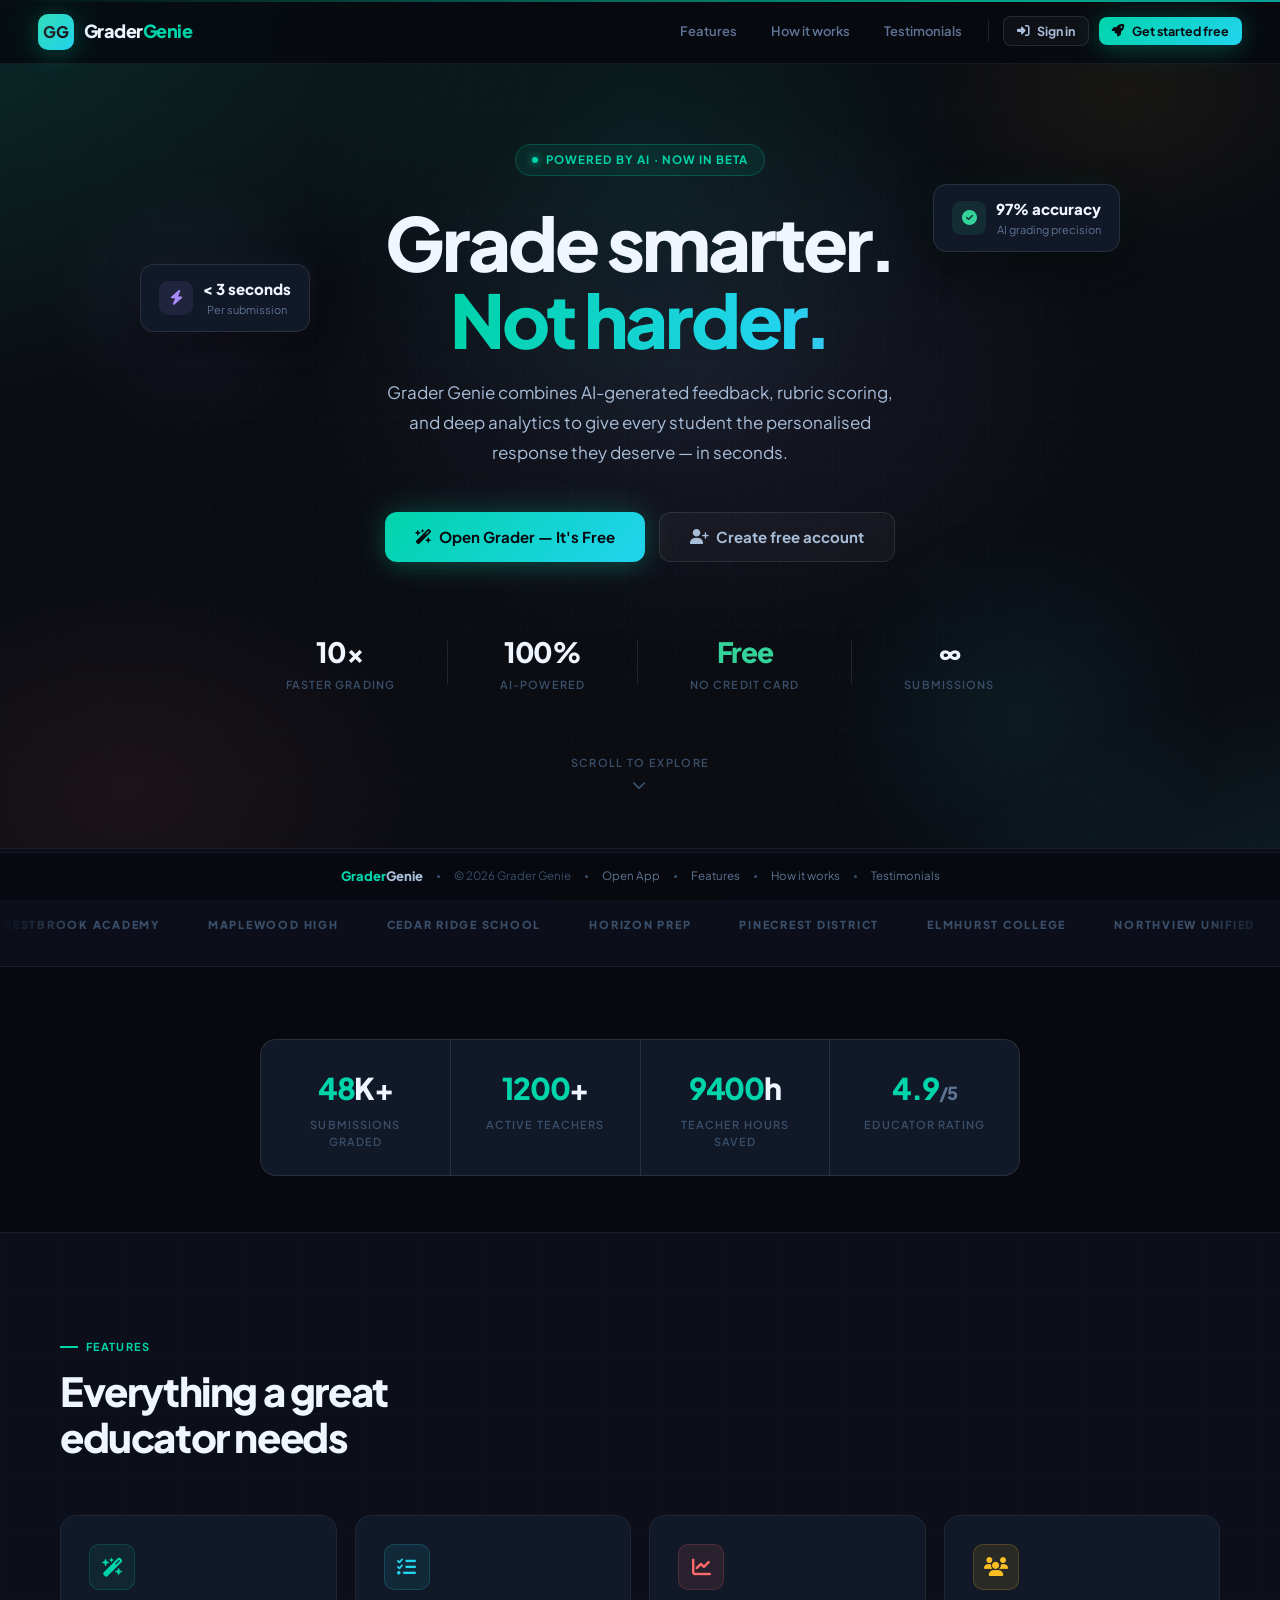
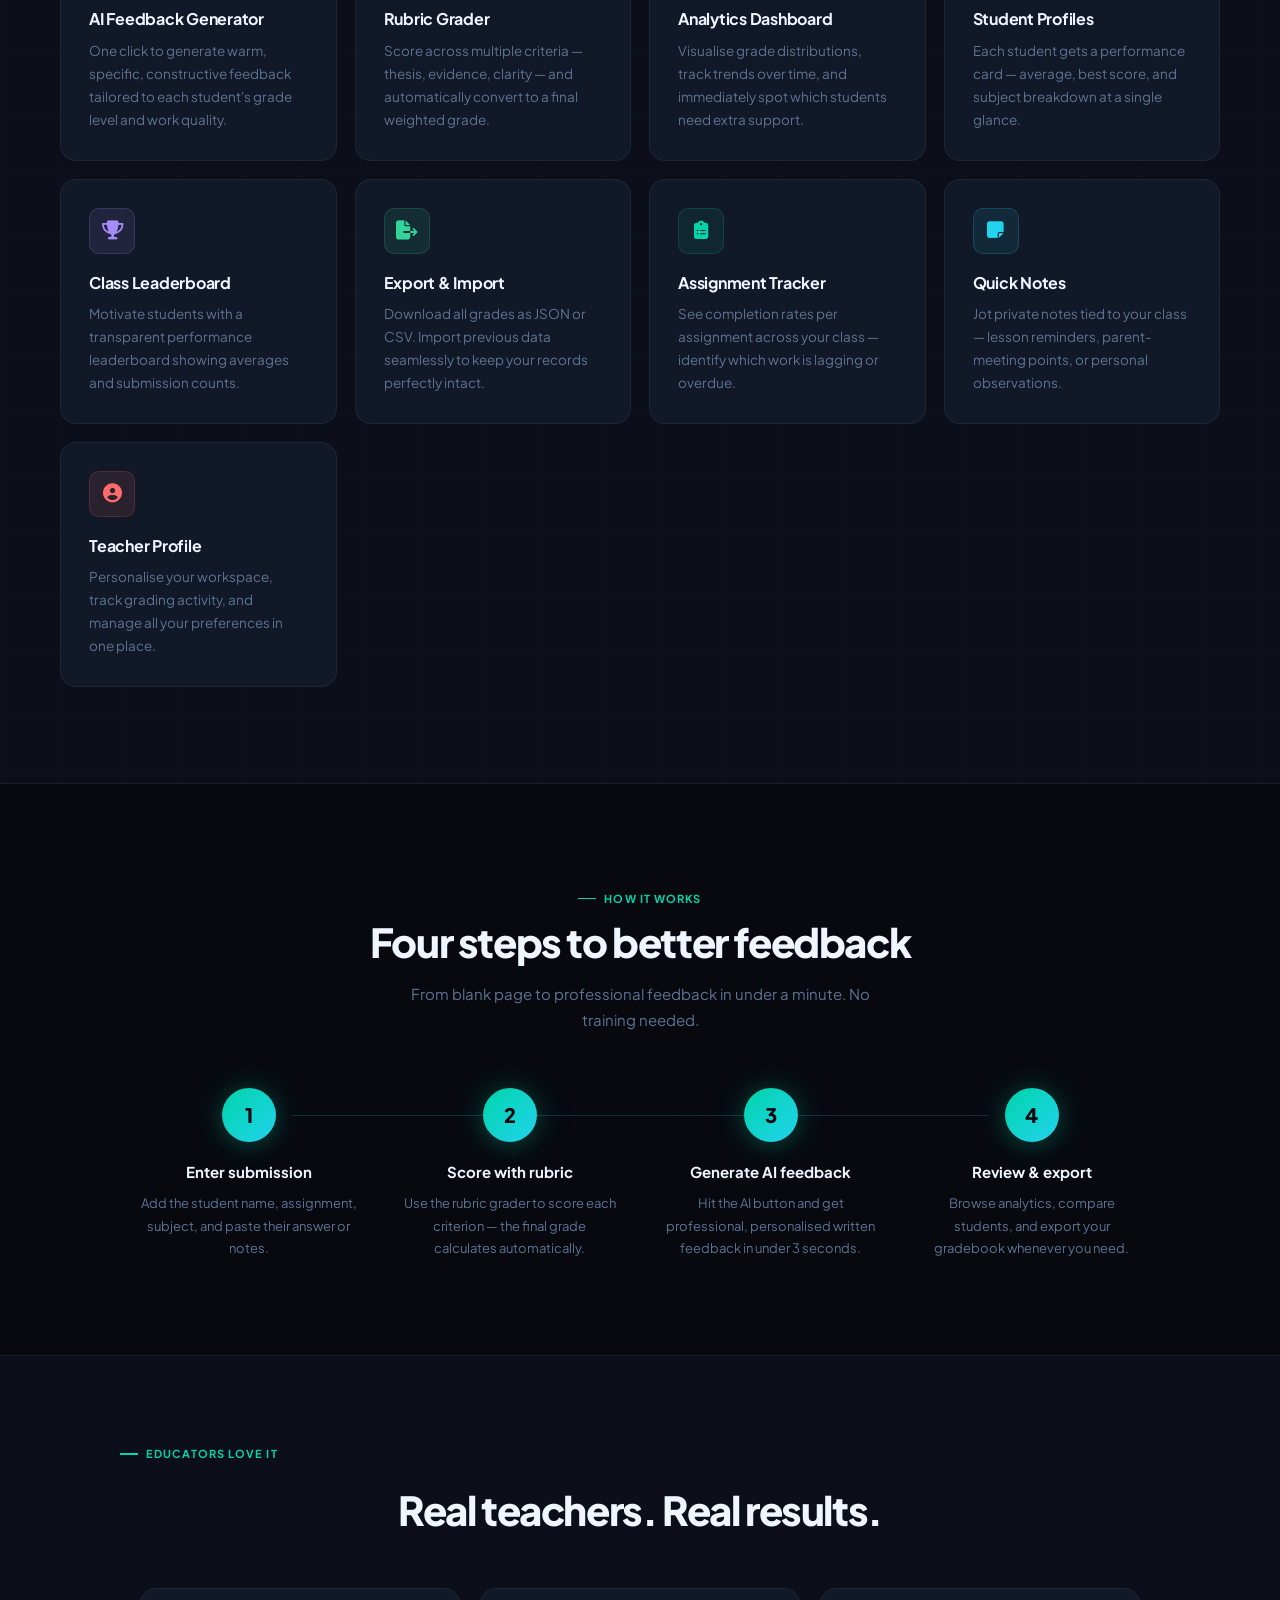
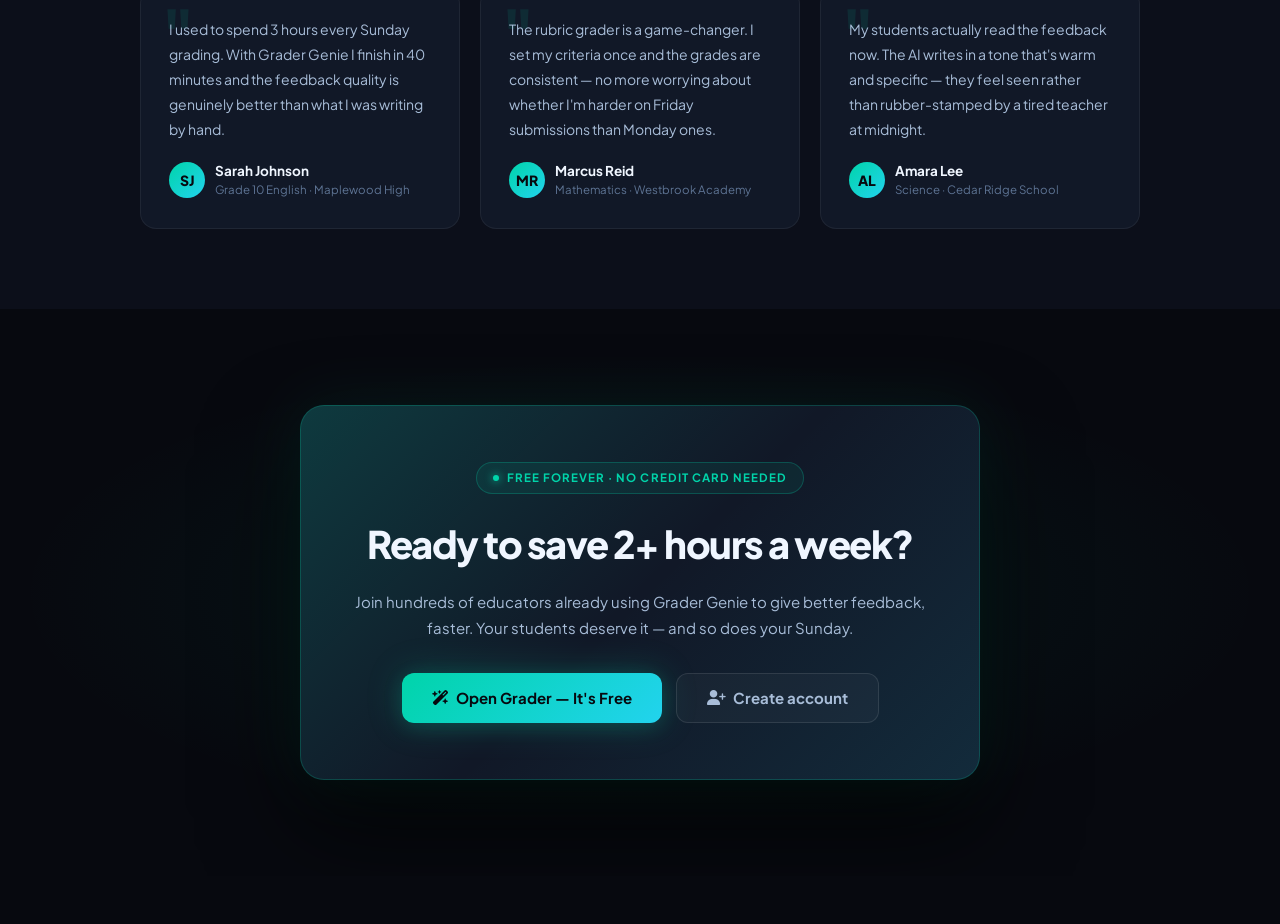
==== index.html @ 249e47cb "Add files via upload" ====
<!DOCTYPE html>
<html lang="en">
<head>
<meta charset="UTF-8">
<meta name="viewport" content="width=device-width,initial-scale=1.0">
<title>Grader Genie — AI-Powered Homework Grading</title>
<link rel="stylesheet" href="styles.css">
<link rel="stylesheet" href="https://cdnjs.cloudflare.com/ajax/libs/font-awesome/6.5.0/css/all.min.css">
<style>
  /* ── Landing-page overrides & new components ── */

  /* Animated counter */
  @keyframes countUp { from { opacity: 0; transform: translateY(10px); } to { opacity: 1; transform: none; } }

  /* CTA section */
  .cta-sec {
    padding: 96px 24px;
    background: var(--bg);
    position: relative; overflow: hidden;
    text-align: center;
  }
  .cta-sec::before {
    content: '';
    position: absolute; inset: 0;
    background:
      radial-gradient(ellipse 70% 60% at 50% 50%, rgba(0,212,170,.07), transparent 70%);
    pointer-events: none;
  }
  .cta-box {
    max-width: 680px; margin: 0 auto;
    background: var(--s1);
    border: 1px solid rgba(0,212,170,.22);
    border-radius: 24px;
    padding: 56px 40px;
    position: relative; z-index: 1;
    box-shadow: 0 0 64px rgba(0,212,170,.08), var(--sh4);
  }
  .cta-box::before {
    content: ''; position: absolute; inset: -1px; border-radius: 25px;
    background: linear-gradient(135deg, rgba(0,212,170,.18), transparent 50%, rgba(34,211,238,.1));
    z-index: -1;
  }
  .cta-box h2 { font-size: clamp(26px,3.5vw,38px); font-weight: 800; letter-spacing: -.04em; margin-bottom: 14px; }
  .cta-box p { font-size: 15px; color: var(--t2); margin-bottom: 32px; line-height: 1.72; }
  .cta-btns { display: flex; gap: 14px; justify-content: center; flex-wrap: wrap; }

  /* Trusted logos marquee */
  .trusted-wrap { overflow: hidden; position: relative; }
  .trusted-wrap::before,
  .trusted-wrap::after {
    content: ''; position: absolute; top: 0; bottom: 0; width: 80px; z-index: 2; pointer-events: none;
  }
  .trusted-wrap::before { left: 0; background: linear-gradient(90deg, var(--s0), transparent); }
  .trusted-wrap::after  { right: 0; background: linear-gradient(-90deg, var(--s0), transparent); }

  .trusted-track {
    display: flex; gap: 48px; width: max-content;
    animation: marquee 22s linear infinite;
  }
  @keyframes marquee { from { transform: translateX(0); } to { transform: translateX(-50%); } }
  .trusted-track:hover { animation-play-state: paused; }

  .t-logo {
    font-size: 11px; font-weight: 800; letter-spacing: .16em;
    text-transform: uppercase; color: var(--t4);
    white-space: nowrap; padding: 4px 0;
    transition: color .2s;
  }
  .t-logo:hover { color: var(--teal); }

  /* Step connector lines */
  .steps-grid { position: relative; }
  .steps-grid::before {
    content: '';
    position: absolute; top: 27px; left: calc(12.5% + 27px); right: calc(12.5% + 27px); height: 1px;
    background: linear-gradient(90deg, var(--teal), var(--cyan), var(--violet));
    opacity: .2;
  }

  /* Feature card icon glow on hover */
  .feat-card:hover .feat-ico { transform: scale(1.12) rotate(-4deg); transition: transform .22s var(--spring); }

  /* Social proof numbers */
  .proof-row {
    display: flex; gap: 0; max-width: 760px; margin: 0 auto 56px;
    border: 1px solid var(--b2); border-radius: var(--r16);
    background: var(--s1); overflow: hidden;
  }
  .proof-item {
    flex: 1; padding: 24px 28px; text-align: center;
    border-right: 1px solid var(--b2);
    position: relative;
  }
  .proof-item:last-child { border-right: none; }
  .proof-item::before {
    content: ''; position: absolute; bottom: 0; left: 20%; right: 20%; height: 2px;
    background: linear-gradient(90deg, transparent, var(--teal), transparent);
    opacity: 0; transition: opacity .22s;
  }
  .proof-item:hover::before { opacity: 1; }
  .proof-num { font-size: 30px; font-weight: 800; letter-spacing: -.04em; color: var(--t1); }
  .proof-num span { color: var(--teal); }
  .proof-lbl { font-size: 11px; font-weight: 600; text-transform: uppercase; letter-spacing: .1em; color: var(--t4); margin-top: 4px; }

  /* Floating badge on hero */
  .hero-badge {
    position: absolute; right: calc(50% - 480px); top: 120px;
    background: var(--s1); border: 1px solid var(--b2);
    border-radius: 14px; padding: 12px 18px;
    display: flex; align-items: center; gap: 10px;
    box-shadow: var(--sh2), 0 0 24px rgba(52,211,153,.08);
    animation: floatBadge 6s ease-in-out infinite;
    z-index: 2;
  }
  .hero-badge2 {
    position: absolute; left: calc(50% - 500px); top: 200px;
    background: var(--s1); border: 1px solid var(--b2);
    border-radius: 14px; padding: 12px 18px;
    display: flex; align-items: center; gap: 10px;
    box-shadow: var(--sh2), 0 0 24px rgba(167,139,250,.08);
    animation: floatBadge 7s ease-in-out infinite reverse;
    z-index: 2;
  }
  @keyframes floatBadge {
    0%,100% { transform: translateY(0); }
    50% { transform: translateY(-10px); }
  }
  @media (max-width: 1100px) { .hero-badge, .hero-badge2 { display: none; } }
  .hb-icon { width: 34px; height: 34px; border-radius: 9px; display: flex; align-items: center; justify-content: center; font-size: 15px; flex-shrink: 0; }
  .hb-val { font-size: 15px; font-weight: 800; color: var(--t1); }
  .hb-sub { font-size: 11px; color: var(--t3); }

  /* Animated glow ring behind CTA primary button */
  @keyframes ringPulse { 0%,100% { box-shadow: 0 0 0 0 rgba(0,212,170,.35), var(--st); } 50% { box-shadow: 0 0 0 10px rgba(0,212,170,0), var(--st); } }
  .btn-ring { animation: ringPulse 2.8s ease-in-out infinite; }

  /* Feature section sub-label */
  .feat-card .f-label {
    display: inline-flex; align-items: center; gap: 4px;
    font-size: 10px; font-weight: 700; text-transform: uppercase; letter-spacing: .09em;
    padding: 2px 8px; border-radius: 99px; margin-bottom: 14px;
    background: var(--tp); color: var(--teal); border: 1px solid var(--b3);
  }

  /* Scroll indicator */
  .scroll-hint {
    display: flex; flex-direction: column; align-items: center; gap: 6px;
    color: var(--t4); font-size: 11px; font-weight: 600;
    text-transform: uppercase; letter-spacing: .12em;
    margin-top: 60px; animation: fadeInUp 1s 1.2s both;
  }
  .scroll-hint i { animation: bounce 1.6s ease-in-out infinite; font-size: 14px; }
  @keyframes bounce { 0%,100% { transform: translateY(0); } 50% { transform: translateY(5px); } }
  @keyframes fadeInUp { from { opacity: 0; transform: translateY(12px); } to { opacity: 1; transform: none; } }

  /* Topbar nav links */
  .nav-link {
    font-size: 13px; font-weight: 600; color: var(--t3);
    padding: 6px 12px; border-radius: var(--r8);
    transition: color .14s, background .14s;
  }
  .nav-link:hover { color: var(--t1); background: var(--g1); }
</style>
</head>
<body class="land">

<!-- BG LAYERS -->
<div class="land-bg"></div>
<div class="aurora-line"></div>

<!-- HEADER -->
<header class="site-hdr">
  <div class="logo">
    <div class="lm">GG</div>
    <div class="lt">Grader<span>Genie</span></div>
  </div>
  <nav class="hdr-nav">
    <a href="#features" class="nav-link">Features</a>
    <a href="#how" class="nav-link">How it works</a>
    <a href="#testimonials" class="nav-link">Testimonials</a>
    <div style="width:1px;height:22px;background:var(--b2);margin:0 4px"></div>
    <button class="btn bg2 bsm" onclick="openModal('loginModal')"><i class="fas fa-sign-in-alt"></i> Sign in</button>
    <button class="btn bt bsm btn-ring" onclick="openModal('signupModal')"><i class="fas fa-rocket"></i> Get started free</button>
  </nav>
</header>

<!-- HERO -->
<section class="hero">
  <div class="orb orb1"></div>
  <div class="orb orb2"></div>
  <div class="orb orb3"></div>

  <!-- Floating badges -->
  <div class="hero-badge">
    <div class="hb-icon" style="background:var(--gp);color:var(--green)"><i class="fas fa-circle-check"></i></div>
    <div>
      <div class="hb-val">97% accuracy</div>
      <div class="hb-sub">AI grading precision</div>
    </div>
  </div>
  <div class="hero-badge2">
    <div class="hb-icon" style="background:var(--vp);color:var(--violet)"><i class="fas fa-bolt"></i></div>
    <div>
      <div class="hb-val">&lt; 3 seconds</div>
      <div class="hb-sub">Per submission</div>
    </div>
  </div>

  <div class="h-pill">
    <div class="live-dot"></div>
    Powered by AI · Now in Beta
  </div>

  <h1 class="h-title">
    Grade smarter.<br>
    <em class="h-grad" style="font-style:normal">Not harder.</em>
  </h1>

  <p class="h-desc">
    Grader Genie combines AI-generated feedback, rubric scoring, and deep analytics to give every student the personalised response they deserve — in seconds.
  </p>

  <div class="h-cta">
    <a href="homework-grader.html" class="btn bt blg btn-ring">
      <i class="fas fa-wand-magic-sparkles"></i> Open Grader — It's Free
    </a>
    <button class="btn bg2 blg" onclick="openModal('signupModal')">
      <i class="fas fa-user-plus"></i> Create free account
    </button>
  </div>

  <!-- Social proof strip -->
  <div class="stats-strip">
    <div style="text-align:center">
      <div class="stat-num" id="cnt-speed">10×</div>
      <div class="stat-lbl">Faster Grading</div>
    </div>
    <div class="stat-div"></div>
    <div style="text-align:center">
      <div class="stat-num">100%</div>
      <div class="stat-lbl">AI-Powered</div>
    </div>
    <div class="stat-div"></div>
    <div style="text-align:center">
      <div class="stat-num" style="color:var(--green)">Free</div>
      <div class="stat-lbl">No credit card</div>
    </div>
    <div class="stat-div"></div>
    <div style="text-align:center">
      <div class="stat-num">∞</div>
      <div class="stat-lbl">Submissions</div>
    </div>
  </div>

  <div class="scroll-hint">
    <span>Scroll to explore</span>
    <i class="fas fa-chevron-down"></i>
  </div>
</section>

<!-- TRUSTED BY -->
<div style="background:var(--s0);border-top:1px solid var(--b1);border-bottom:1px solid var(--b1);padding:28px 0;">
  <p style="text-align:center;font-size:11px;font-weight:700;text-transform:uppercase;letter-spacing:.14em;color:var(--t4);margin-bottom:18px;">
    Trusted by educators at
  </p>
  <div class="trusted-wrap">
    <div class="trusted-track">
      <!-- Two sets for seamless loop -->
      <span class="t-logo">Westbrook Academy</span>
      <span class="t-logo">Maplewood High</span>
      <span class="t-logo">Cedar Ridge School</span>
      <span class="t-logo">Horizon Prep</span>
      <span class="t-logo">Pinecrest District</span>
      <span class="t-logo">Elmhurst College</span>
      <span class="t-logo">Northview Unified</span>
      <span class="t-logo">Sunrise Charter</span>
      <!-- Duplicate for loop -->
      <span class="t-logo">Westbrook Academy</span>
      <span class="t-logo">Maplewood High</span>
      <span class="t-logo">Cedar Ridge School</span>
      <span class="t-logo">Horizon Prep</span>
      <span class="t-logo">Pinecrest District</span>
      <span class="t-logo">Elmhurst College</span>
      <span class="t-logo">Northview Unified</span>
      <span class="t-logo">Sunrise Charter</span>
    </div>
  </div>
</div>

<!-- PROOF NUMBERS -->
<div style="background:var(--bg);padding:72px 24px 0;">
  <div class="proof-row rv">
    <div class="proof-item">
      <div class="proof-num"><span id="n-subs">0</span>K+</div>
      <div class="proof-lbl">Submissions graded</div>
    </div>
    <div class="proof-item">
      <div class="proof-num"><span id="n-teachers">0</span>+</div>
      <div class="proof-lbl">Active teachers</div>
    </div>
    <div class="proof-item">
      <div class="proof-num"><span id="n-hours">0</span>h</div>
      <div class="proof-lbl">Teacher hours saved</div>
    </div>
    <div class="proof-item">
      <div class="proof-num"><span style="color:var(--teal)">4.9</span><span style="font-size:18px;color:var(--t3)">/5</span></div>
      <div class="proof-lbl">Educator rating</div>
    </div>
  </div>
</div>

<!-- FEATURES -->
<section class="feat-sec" id="features">
  <div class="sec-inner">
    <div class="sec-tag">Features</div>
    <h2 class="sec-head">Everything a great educator needs</h2>
    <div class="feat-grid">

      <div class="feat-card rv">
        <div class="feat-ico fi-t"><i class="fas fa-wand-magic-sparkles"></i></div>
        <h3>AI Feedback Generator</h3>
        <p>One click to generate warm, specific, constructive feedback tailored to each student's grade level and work quality.</p>
      </div>

      <div class="feat-card rv">
        <div class="feat-ico fi-c"><i class="fas fa-list-check"></i></div>
        <h3>Rubric Grader</h3>
        <p>Score across multiple criteria — thesis, evidence, clarity — and automatically convert to a final weighted grade.</p>
      </div>

      <div class="feat-card rv">
        <div class="feat-ico fi-r"><i class="fas fa-chart-line"></i></div>
        <h3>Analytics Dashboard</h3>
        <p>Visualise grade distributions, track trends over time, and immediately spot which students need extra support.</p>
      </div>

      <div class="feat-card rv">
        <div class="feat-ico fi-g"><i class="fas fa-users"></i></div>
        <h3>Student Profiles</h3>
        <p>Each student gets a performance card — average, best score, and subject breakdown at a single glance.</p>
      </div>

      <div class="feat-card rv">
        <div class="feat-ico fi-v"><i class="fas fa-trophy"></i></div>
        <h3>Class Leaderboard</h3>
        <p>Motivate students with a transparent performance leaderboard showing averages and submission counts.</p>
      </div>

      <div class="feat-card rv">
        <div class="feat-ico fi-e"><i class="fas fa-file-export"></i></div>
        <h3>Export & Import</h3>
        <p>Download all grades as JSON or CSV. Import previous data seamlessly to keep your records perfectly intact.</p>
      </div>

      <div class="feat-card rv">
        <div class="feat-ico fi-t"><i class="fas fa-clipboard-list"></i></div>
        <h3>Assignment Tracker</h3>
        <p>See completion rates per assignment across your class — identify which work is lagging or overdue.</p>
      </div>

      <div class="feat-card rv">
        <div class="feat-ico fi-c"><i class="fas fa-note-sticky"></i></div>
        <h3>Quick Notes</h3>
        <p>Jot private notes tied to your class — lesson reminders, parent-meeting points, or personal observations.</p>
      </div>

      <div class="feat-card rv">
        <div class="feat-ico fi-r"><i class="fas fa-user-circle"></i></div>
        <h3>Teacher Profile</h3>
        <p>Personalise your workspace, track grading activity, and manage all your preferences in one place.</p>
      </div>

    </div>
  </div>
</section>

<!-- HOW IT WORKS -->
<section class="how-sec" id="how">
  <div class="how-inner">
    <div class="sec-tag" style="justify-content:center">How it works</div>
    <h2 class="sec-head" style="max-width:100%;text-align:center;margin:0 auto 16px">Four steps to better feedback</h2>
    <p style="color:var(--t3);font-size:15px;max-width:460px;margin:0 auto 56px;line-height:1.72;">
      From blank page to professional feedback in under a minute. No training needed.
    </p>
    <div class="steps-grid">
      <div class="step-item rv">
        <div class="step-num">1</div>
        <h4>Enter submission</h4>
        <p>Add the student name, assignment, subject, and paste their answer or notes.</p>
      </div>
      <div class="step-item rv">
        <div class="step-num">2</div>
        <h4>Score with rubric</h4>
        <p>Use the rubric grader to score each criterion — the final grade calculates automatically.</p>
      </div>
      <div class="step-item rv">
        <div class="step-num">3</div>
        <h4>Generate AI feedback</h4>
        <p>Hit the AI button and get professional, personalised written feedback in under 3 seconds.</p>
      </div>
      <div class="step-item rv">
        <div class="step-num">4</div>
        <h4>Review & export</h4>
        <p>Browse analytics, compare students, and export your gradebook whenever you need.</p>
      </div>
    </div>
  </div>
</section>

<!-- TESTIMONIALS -->
<section class="test-sec" id="testimonials">
  <div style="max-width:1040px;margin:0 auto">
    <div class="sec-tag" style="justify-content:center">Educators love it</div>
    <h2 class="sec-head" style="max-width:100%;text-align:center;margin:12px auto 0">
      Real teachers. Real results.
    </h2>
    <div class="test-grid">
      <div class="test-card rv">
        <p class="test-txt">I used to spend 3 hours every Sunday grading. With Grader Genie I finish in 40 minutes and the feedback quality is genuinely better than what I was writing by hand.</p>
        <div class="test-author">
          <div class="test-ava">SJ</div>
          <div>
            <div class="test-name">Sarah Johnson</div>
            <div class="test-role">Grade 10 English · Maplewood High</div>
          </div>
        </div>
      </div>
      <div class="test-card rv">
        <p class="test-txt">The rubric grader is a game-changer. I set my criteria once and the grades are consistent — no more worrying about whether I'm harder on Friday submissions than Monday ones.</p>
        <div class="test-author">
          <div class="test-ava">MR</div>
          <div>
            <div class="test-name">Marcus Reid</div>
            <div class="test-role">Mathematics · Westbrook Academy</div>
          </div>
        </div>
      </div>
      <div class="test-card rv">
        <p class="test-txt">My students actually read the feedback now. The AI writes in a tone that's warm and specific — they feel seen rather than rubber-stamped by a tired teacher at midnight.</p>
        <div class="test-author">
          <div class="test-ava">AL</div>
          <div>
            <div class="test-name">Amara Lee</div>
            <div class="test-role">Science · Cedar Ridge School</div>
          </div>
        </div>
      </div>
    </div>
  </div>
</section>

<!-- CTA SECTION -->
<div class="cta-sec">
  <div class="cta-box rv">
    <div class="h-pill" style="margin-bottom:20px;display:inline-flex">
      <div class="live-dot"></div> Free forever · No credit card needed
    </div>
    <h2>Ready to save 2+ hours a week?</h2>
    <p>Join hundreds of educators already using Grader Genie to give better feedback, faster. Your students deserve it — and so does your Sunday.</p>
    <div class="cta-btns">
      <a href="homework-grader.html" class="btn bt blg btn-ring">
        <i class="fas fa-wand-magic-sparkles"></i> Open Grader — It's Free
      </a>
      <button class="btn bg2 blg" onclick="openModal('signupModal')">
        <i class="fas fa-user-plus"></i> Create account
      </button>
    </div>
  </div>
</div>

<!-- FOOTER -->
<footer class="site-ftr">
  <div class="fbn"><span>Grader</span>Genie</div>
  <div class="fsep"></div>
  <span class="fc2">© 2026 Grader Genie</span>
  <div class="fsep"></div>
  <a href="homework-grader.html" class="flk">Open App</a>
  <div class="fsep"></div>
  <a href="#features" class="flk">Features</a>
  <div class="fsep"></div>
  <a href="#how" class="flk">How it works</a>
  <div class="fsep"></div>
  <a href="#testimonials" class="flk">Testimonials</a>
</footer>

<!-- LOGIN MODAL -->
<div class="overlay" id="loginModal">
  <div class="modal" style="max-width:420px">
    <div class="mhd">
      <div>
        <div class="mtitle">Welcome back</div>
        <div class="msub">Sign in to your Grader Genie account</div>
      </div>
      <button class="mcls" onclick="closeModal('loginModal')"><i class="fas fa-xmark"></i></button>
    </div>
    <div class="mbd" style="display:flex;flex-direction:column;gap:16px">
      <div class="fg">
        <label class="fl">Email address</label>
        <input class="fc" type="email" id="li-email" placeholder="teacher@school.edu" autocomplete="email">
      </div>
      <div class="fg">
        <label class="fl">Password</label>
        <input class="fc" type="password" id="li-pw" placeholder="••••••••" autocomplete="current-password">
      </div>
      <button class="btn bt" style="width:100%;justify-content:center" onclick="handleLogin()">
        <i class="fas fa-sign-in-alt"></i> Sign in
      </button>
      <div class="msw">Don't have an account? <a onclick="closeModal('loginModal');openModal('signupModal')">Create one free →</a></div>
    </div>
  </div>
</div>

<!-- SIGNUP MODAL -->
<div class="overlay" id="signupModal">
  <div class="modal" style="max-width:420px">
    <div class="mhd">
      <div>
        <div class="mtitle">Create your account</div>
        <div class="msub">Free forever · no credit card required</div>
      </div>
      <button class="mcls" onclick="closeModal('signupModal')"><i class="fas fa-xmark"></i></button>
    </div>
    <div class="mbd" style="display:flex;flex-direction:column;gap:16px">
      <div class="fg">
        <label class="fl">Full name</label>
        <input class="fc" type="text" id="su-name" placeholder="Ms. Johnson">
      </div>
      <div class="fg">
        <label class="fl">Email address</label>
        <input class="fc" type="email" id="su-email" placeholder="teacher@school.edu">
      </div>
      <div class="fgrid">
        <div class="fg">
          <label class="fl">Password</label>
          <input class="fc" type="password" id="su-pw" placeholder="Min. 6 characters">
        </div>
        <div class="fg">
          <label class="fl">Confirm password</label>
          <input class="fc" type="password" id="su-cpw" placeholder="Repeat">
        </div>
      </div>
      <button class="btn bt" style="width:100%;justify-content:center" onclick="handleSignup()">
        <i class="fas fa-rocket"></i> Create free account
      </button>
      <div class="msw">Already have an account? <a onclick="closeModal('signupModal');openModal('loginModal')">Sign in →</a></div>
    </div>
  </div>
</div>

<div class="twrap"></div>

<script>
const $  = s => document.querySelector(s);
const $$ = s => document.querySelectorAll(s);

/* ── Modals ── */
function openModal(id)  { document.getElementById(id).classList.add('open');    document.body.style.overflow='hidden'; }
function closeModal(id) { document.getElementById(id).classList.remove('open'); document.body.style.overflow=''; }
document.addEventListener('keydown', e => {
  if (e.key === 'Escape') $$('.overlay.open').forEach(o => { o.classList.remove('open'); document.body.style.overflow=''; });
});
$$('.overlay').forEach(o => o.addEventListener('click', e => {
  if (e.target === o) { o.classList.remove('open'); document.body.style.overflow=''; }
}));

/* ── Toast ── */
function toast(msg, type='info') {
  const wrap = $('.twrap');
  const t = document.createElement('div');
  t.className = `toast t${type[0]}`;
  const icons = { success:'fa-circle-check', error:'fa-circle-xmark', info:'fa-circle-info' };
  t.innerHTML = `<i class="fas ${icons[type]||icons.info}"></i><span>${msg}</span>`;
  wrap.appendChild(t);
  setTimeout(() => { t.style.opacity='0'; t.style.transition='all .3s'; setTimeout(() => t.remove(), 300); }, 3500);
}

/* ── Auth ── */
function handleLogin() {
  const em = $('#li-email').value.trim();
  const pw = $('#li-pw').value;
  if (!em || !pw)             { toast('Fill in all fields','error'); return; }
  if (!em.includes('@'))      { toast('Enter a valid email','error'); return; }
  localStorage.setItem('gg_loggedIn','1');
  localStorage.setItem('gg_email', em);
  if (!localStorage.getItem('gg_name'))
    localStorage.setItem('gg_name', em.split('@')[0].replace(/\b\w/g, c => c.toUpperCase()));
  toast('Welcome back!','success');
  setTimeout(() => { window.location.href = 'homework-grader.html'; }, 600);
}
function handleSignup() {
  const nm = $('#su-name').value.trim();
  const em = $('#su-email').value.trim();
  const pw = $('#su-pw').value;
  const cp = $('#su-cpw').value;
  if (!nm || !em || !pw || !cp) { toast('Fill in all fields','error'); return; }
  if (pw !== cp)                { toast('Passwords do not match','error'); return; }
  if (pw.length < 6)            { toast('Password must be 6+ chars','error'); return; }
  localStorage.setItem('gg_loggedIn','1');
  localStorage.setItem('gg_name',  nm);
  localStorage.setItem('gg_email', em);
  toast('Account created!','success');
  setTimeout(() => { window.location.href = 'homework-grader.html'; }, 600);
}

/* ── Animated counter ── */
function animateCount(el, target, suffix='', duration=1800) {
  let start = 0;
  const step = ts => {
    if (!start) start = ts;
    const progress = Math.min((ts - start) / duration, 1);
    const eased = 1 - Math.pow(1 - progress, 3);
    el.textContent = Math.round(eased * target) + suffix;
    if (progress < 1) requestAnimationFrame(step);
  };
  requestAnimationFrame(step);
}

/* ── Scroll reveal + counter trigger ── */
const obs = new IntersectionObserver(entries => {
  entries.forEach(e => {
    if (e.isIntersecting) {
      e.target.style.animationPlayState = 'running';
      // Trigger counters once proof row enters view
      if (e.target.classList.contains('proof-row') && !e.target.dataset.counted) {
        e.target.dataset.counted = '1';
        animateCount($('#n-subs'),     48,  '', 2000);
        animateCount($('#n-teachers'), 1200,'', 2200);
        animateCount($('#n-hours'),    9400,'', 2400);
      }
    }
  });
}, { threshold: 0.12 });

$$('.rv').forEach(el => {
  el.style.animationPlayState = 'paused';
  obs.observe(el);
});
</script>
</body>
</html>
---- styles.css ----
@import url('https://fonts.googleapis.com/css2?family=Plus+Jakarta+Sans:ital,wght@0,300;0,400;0,500;0,600;0,700;0,800;1,700&display=swap');

/* ═══════════════════════════════════════════════════
   TOKENS
═══════════════════════════════════════════════════ */
:root {
  --teal:      #00d4aa;
  --teal2:     #00b88f;
  --cyan:      #22d3ee;
  --coral:     #ff6b6b;
  --gold:      #fbbf24;
  --violet:    #a78bfa;
  --green:     #34d399;
  --red:       #f87171;
  --orange:    #fb923c;

  /* Transparent tints */
  --tc:  rgba(0,212,170,.16);
  --tp:  rgba(0,212,170,.08);
  --rp:  rgba(248,113,113,.10);
  --gp:  rgba(52,211,153,.10);
  --vp:  rgba(167,139,250,.10);
  --gop: rgba(251,191,36,.10);

  /* Surfaces */
  --bg:  #07090f;
  --s0:  #0c0f1a;
  --s1:  #111827;
  --s2:  #172033;
  --s3:  #1d2a44;
  --s4:  #243356;

  /* Glass layers */
  --g1:  rgba(255,255,255,.03);
  --g2:  rgba(255,255,255,.06);
  --g3:  rgba(255,255,255,.10);

  /* Text */
  --t1:  #f0f6ff;
  --t2:  #a8bdd8;
  --t3:  #5e7494;
  --t4:  #3a4f6a;

  /* Borders */
  --b1:  rgba(255,255,255,.06);
  --b2:  rgba(255,255,255,.10);
  --b3:  rgba(0,212,170,.24);

  /* Layout */
  --sw:  264px;
  --th:  64px;
  --fh:  48px;

  /* Radii */
  --r4:  4px;  --r8:  8px;  --r12: 12px;
  --r16: 16px; --r22: 22px; --r99: 999px;

  /* Shadows */
  --sh1: 0 2px 12px rgba(0,0,0,.45);
  --sh2: 0 8px 32px rgba(0,0,0,.55);
  --sh3: 0 20px 64px rgba(0,0,0,.65);
  --sh4: 0 44px 96px rgba(0,0,0,.75);
  --st:  0 0 36px rgba(0,212,170,.22), 0 4px 20px rgba(0,212,170,.14);
  --sc:  0 0 28px rgba(255,107,107,.22), 0 4px 16px rgba(255,107,107,.12);
  --sv:  0 0 28px rgba(167,139,250,.28);

  --ease:   cubic-bezier(.4,0,.2,1);
  --spring: cubic-bezier(.34,1.56,.64,1);
}

/* ═══════════════════════════════════════════════════
   RESET
═══════════════════════════════════════════════════ */
*,*::before,*::after { box-sizing: border-box; margin: 0; padding: 0; }
html { scroll-behavior: smooth; }
body {
  font-family: 'Plus Jakarta Sans', sans-serif;
  background: var(--bg);
  color: var(--t1);
  line-height: 1.6;
  -webkit-font-smoothing: antialiased;
  overflow-x: hidden;
}
a { text-decoration: none; color: inherit; }
button { font-family: inherit; cursor: pointer; }
input, select, textarea { font-family: inherit; }

::-webkit-scrollbar { width: 4px; height: 4px; }
::-webkit-scrollbar-track { background: var(--s0); }
::-webkit-scrollbar-thumb { background: var(--s3); border-radius: 99px; }
::-webkit-scrollbar-thumb:hover { background: var(--teal); }

/* ═══════════════════════════════════════════════════
   SHARED COMPONENTS
═══════════════════════════════════════════════════ */

/* LOGO */
.logo { display: flex; align-items: center; gap: 10px; flex-shrink: 0; }
.lm {
  width: 36px; height: 36px; border-radius: 10px; flex-shrink: 0;
  background: linear-gradient(135deg, var(--teal), var(--cyan));
  display: flex; align-items: center; justify-content: center;
  color: #07090f; font-size: 16px; font-weight: 900;
  box-shadow: var(--st); position: relative; overflow: hidden;
}
.lm::after {
  content: ''; position: absolute; inset: 0;
  background: linear-gradient(135deg, rgba(255,255,255,.2), transparent);
}
.lt { font-size: 18px; font-weight: 800; letter-spacing: -.03em; color: var(--t1); }
.lt span { color: var(--teal); }

/* BUTTONS */
.btn {
  display: inline-flex; align-items: center; gap: 7px;
  padding: 9px 20px; border-radius: var(--r8);
  font-family: inherit; font-size: 13.5px; font-weight: 700;
  border: none; cursor: pointer;
  transition: all .2s var(--ease); white-space: nowrap;
}
.bt { background: linear-gradient(135deg, var(--teal), var(--cyan)); color: #07090f; box-shadow: var(--st); }
.bt:hover { transform: translateY(-1px); box-shadow: 0 0 48px rgba(0,212,170,.4), 0 8px 30px rgba(0,212,170,.2); }
.bc { background: linear-gradient(135deg, var(--coral), #ff8c53); color: #fff; box-shadow: var(--sc); }
.bc:hover { transform: translateY(-1px); box-shadow: 0 0 40px rgba(255,107,107,.38); }
.bv { background: linear-gradient(135deg, var(--violet), #818cf8); color: #fff; box-shadow: var(--sv); }
.bv:hover { transform: translateY(-1px); }
.bg2 { background: var(--g1); color: var(--t2); border: 1px solid var(--b2); }
.bg2:hover { background: var(--g2); border-color: var(--teal); color: var(--teal); }
.brd { background: var(--rp); color: var(--red); border: 1px solid rgba(248,113,113,.25); }
.brd:hover { background: var(--red); color: #fff; }
.bsm { padding: 6px 13px; font-size: 12.5px; }
.blg { padding: 13px 30px; font-size: 15px; border-radius: var(--r12); }
.bic { width: 34px; height: 34px; padding: 0; justify-content: center; }

/* FORMS */
.fg { display: flex; flex-direction: column; gap: 6px; }
.fl { font-size: 10.5px; font-weight: 700; color: var(--t3); letter-spacing: .09em; text-transform: uppercase; }
.fc {
  width: 100%; padding: 10px 13px;
  border: 1px solid var(--b2); border-radius: var(--r8);
  font-family: inherit; font-size: 14px;
  background: var(--s0); color: var(--t1);
  outline: none; appearance: none;
  transition: border-color .14s, box-shadow .14s;
}
.fc:focus { border-color: var(--teal); box-shadow: 0 0 0 3px var(--tc); }
.fc::placeholder { color: var(--t4); }
textarea.fc { resize: vertical; min-height: 96px; line-height: 1.65; }
select.fc {
  background-image: url("data:image/svg+xml,%3Csvg xmlns='http://www.w3.org/2000/svg' width='12' height='8'%3E%3Cpath fill='%235e7494' d='M6 8L0 0h12z'/%3E%3C/svg%3E");
  background-repeat: no-repeat; background-position: right 12px center; padding-right: 36px; cursor: pointer;
}
.fgrid { display: grid; grid-template-columns: 1fr 1fr; gap: 16px; }
.fgrid .full { grid-column: 1 / -1; }
.factions { display: flex; gap: 10px; justify-content: flex-end; margin-top: 12px; }

/* CARD */
.card { background: var(--s1); border: 1px solid var(--b1); border-radius: var(--r16); overflow: hidden; transition: border-color .2s; }
.card:hover { border-color: var(--b2); }
.chd { padding: 16px 22px; border-bottom: 1px solid var(--b1); display: flex; align-items: center; justify-content: space-between; gap: 12px; }
.ctitle { font-size: 14.5px; font-weight: 700; letter-spacing: -.01em; }
.cbody { padding: 22px; }

/* BADGES */
.badge { display: inline-flex; align-items: center; gap: 4px; padding: 3px 9px; border-radius: 99px; font-size: 11px; font-weight: 700; white-space: nowrap; }
.bA { background: rgba(52,211,153,.12); color: #34d399; border: 1px solid rgba(52,211,153,.22); }
.bB { background: rgba(34,211,238,.10); color: #22d3ee; border: 1px solid rgba(34,211,238,.2); }
.bC { background: rgba(251,191,36,.10); color: #fbbf24; border: 1px solid rgba(251,191,36,.2); }
.bD { background: rgba(251,146,60,.10); color: #fb923c; border: 1px solid rgba(251,146,60,.2); }
.bF { background: rgba(248,113,113,.10); color: #f87171; border: 1px solid rgba(248,113,113,.2); }
.bt2 { background: var(--tp); color: var(--teal); border: 1px solid var(--b3); }
.bvt { background: var(--vp); color: var(--violet); border: 1px solid rgba(167,139,250,.2); }
.bgt { background: var(--gp); color: var(--green); border: 1px solid rgba(52,211,153,.2); }
.bgr { background: var(--g1); color: var(--t3); border: 1px solid var(--b1); font-size: 10.5px; padding: 2px 7px; }

/* MODAL */
.overlay {
  position: fixed; inset: 0;
  background: rgba(4,6,15,.88); backdrop-filter: blur(14px);
  z-index: 600; display: none; align-items: center; justify-content: center; padding: 20px;
}
.overlay.open { display: flex; animation: oIn .15s var(--ease); }
@keyframes oIn { from { opacity: 0; } to { opacity: 1; } }
.modal {
  background: var(--s1); border: 1px solid var(--b2);
  border-radius: var(--r22); width: 100%; max-width: 540px;
  max-height: 90vh; overflow-y: auto;
  box-shadow: var(--sh4), 0 0 80px rgba(0,212,170,.05);
  animation: mIn .26s var(--spring);
}
@keyframes mIn { from { opacity: 0; transform: translateY(28px) scale(.97); } to { opacity: 1; transform: none; } }
.mhd { padding: 26px 28px 18px; border-bottom: 1px solid var(--b1); display: flex; align-items: flex-start; justify-content: space-between; gap: 12px; }
.mbd { padding: 24px 28px; }
.mft { padding: 16px 28px; border-top: 1px solid var(--b1); display: flex; justify-content: flex-end; gap: 10px; background: rgba(0,0,0,.22); }
.mtitle { font-size: 20px; font-weight: 800; letter-spacing: -.03em; }
.msub { font-size: 13px; color: var(--t3); margin-top: 4px; }
.mcls {
  width: 30px; height: 30px; border-radius: 50%; border: 1px solid var(--b2);
  background: var(--g1); color: var(--t3); font-size: 12px;
  display: flex; align-items: center; justify-content: center; flex-shrink: 0;
  transition: all .14s;
}
.mcls:hover { background: var(--g2); color: var(--t1); border-color: var(--teal); }
.msw { text-align: center; font-size: 13px; color: var(--t3); margin-top: 16px; }
.msw a { color: var(--teal); font-weight: 700; cursor: pointer; }

/* TOAST */
.twrap { position: fixed; bottom: 64px; right: 22px; z-index: 9999; display: flex; flex-direction: column; gap: 8px; pointer-events: none; }
.toast { display: flex; align-items: center; gap: 10px; padding: 12px 16px; border-radius: var(--r12); font-size: 13.5px; font-weight: 600; box-shadow: var(--sh4); min-width: 270px; animation: tIn .26s var(--spring); pointer-events: all; background: rgba(14,20,38,.97); backdrop-filter: blur(20px); }
.ts { border: 1px solid rgba(52,211,153,.28); border-left: 3px solid var(--green); }
.te { border: 1px solid rgba(248,113,113,.28); border-left: 3px solid var(--red); }
.ti { border: 1px solid var(--b3); border-left: 3px solid var(--teal); }
.ts i { color: var(--green); }
.te i { color: var(--red); }
.ti i { color: var(--teal); }
@keyframes tIn { from { opacity: 0; transform: translateX(20px); } to { opacity: 1; transform: none; } }

/* MISC */
.empty-state { text-align: center; padding: 52px 24px; color: var(--t3); }
.empty-state i { font-size: 40px; color: var(--t4); display: block; margin-bottom: 14px; }
.empty-state p { font-size: 13.5px; }
.pbar { width: 100%; height: 5px; background: var(--b1); border-radius: 99px; overflow: hidden; }
.pfill { height: 100%; border-radius: 99px; background: linear-gradient(90deg, var(--teal), var(--cyan)); transition: width .8s var(--ease); }
.divider { height: 1px; background: var(--b1); border: none; margin: 0; }

/* ═══════════════════════════════════════════════════
   LANDING PAGE
═══════════════════════════════════════════════════ */
.land { min-height: 100vh; display: flex; flex-direction: column; padding-top: var(--th); padding-bottom: var(--fh); }

/* MULTI-LAYER PREMIUM BACKGROUND */
.land-bg {
  position: fixed; inset: 0; z-index: -2;
  /* Deep space base */
  background:
    radial-gradient(ellipse 100% 90% at -10% -5%,  rgba(0,212,170,.18) 0%, transparent 55%),
    radial-gradient(ellipse  80% 70% at 110% 110%,  rgba(34,211,238,.14) 0%, transparent 50%),
    radial-gradient(ellipse  60% 60% at  55%  42%,  rgba(167,139,250,.09) 0%, transparent 52%),
    radial-gradient(ellipse  45% 45% at  10%  88%,  rgba(255,107,107,.07) 0%, transparent 52%),
    radial-gradient(ellipse  35% 35% at  88%  10%,  rgba(251,191,36,.055) 0%, transparent 50%),
    #07090f;
}
/* Perspective grid */
.land-bg::before {
  content: '';
  position: absolute; inset: 0; z-index: 0;
  background-image:
    linear-gradient(rgba(0,212,170,.028) 1px, transparent 1px),
    linear-gradient(90deg, rgba(0,212,170,.028) 1px, transparent 1px);
  background-size: 52px 52px;
  mask-image: radial-gradient(ellipse 85% 85% at 50% 50%, black 30%, transparent 100%);
}
/* Film grain overlay */
.land-bg::after {
  content: ''; position: absolute; inset: 0; z-index: 1;
  background-image: url("data:image/svg+xml,%3Csvg xmlns='http://www.w3.org/2000/svg' width='300' height='300'%3E%3Cfilter id='n'%3E%3CfeTurbulence type='fractalNoise' baseFrequency='.72' numOctaves='4' stitchTiles='stitch'/%3E%3CfeColorMatrix type='saturate' values='0'/%3E%3C/filter%3E%3Crect width='300' height='300' filter='url(%23n)' opacity='.035'/%3E%3C/svg%3E");
  pointer-events: none;
}
/* Top aurora line */
.aurora-line {
  position: fixed; top: 0; left: 0; right: 0; height: 2px; z-index: 400; pointer-events: none;
  background: linear-gradient(90deg, transparent 0%, var(--teal) 30%, var(--cyan) 55%, var(--violet) 80%, transparent 100%);
  background-size: 250% 100%; animation: aurora 5s linear infinite; opacity: .75;
}
@keyframes aurora { 0% { background-position: 0% 0; } 100% { background-position: 250% 0; } }

/* Floating orbs */
.orb { position: absolute; border-radius: 50%; pointer-events: none; animation: orbFloat 10s ease-in-out infinite; }
.orb1 { width: 700px; height: 700px; top: -260px; left: 50%; transform: translateX(-50%); background: radial-gradient(circle, rgba(0,212,170,.09), transparent 70%); animation-duration: 8s; }
.orb2 { width: 420px; height: 420px; bottom: -80px; right: 4%; background: radial-gradient(circle, rgba(34,211,238,.07), transparent 70%); animation-duration: 11s; animation-delay: 1.2s; }
.orb3 { width: 300px; height: 300px; top: 12%; left: 3%; background: radial-gradient(circle, rgba(167,139,250,.06), transparent 70%); animation-duration: 13s; animation-delay: 2.4s; }
@keyframes orbFloat { 0%,100% { opacity: .7; transform: scale(1); } 50% { opacity: 1; transform: scale(1.12); } }

/* Fixed header */
.site-hdr {
  position: fixed; top: 0; left: 0; right: 0; height: var(--th); z-index: 300;
  background: rgba(7,9,15,.82); backdrop-filter: blur(24px);
  border-bottom: 1px solid var(--b1);
  display: flex; align-items: center; padding: 0 38px; justify-content: space-between; gap: 16px;
}
.hdr-nav { display: flex; align-items: center; gap: 10px; }

/* Fixed footer */
.site-ftr {
  position: fixed; bottom: 0; left: 0; right: 0; height: var(--fh); z-index: 300;
  background: rgba(7,9,15,.92); backdrop-filter: blur(24px);
  border-top: 1px solid var(--b1);
  display: flex; align-items: center; justify-content: center; gap: 14px;
}
.fc2 { font-size: 11.5px; color: var(--t4); }
.fsep { width: 3px; height: 3px; background: var(--t4); border-radius: 50%; }
.fbn { font-size: 13px; font-weight: 800; color: var(--t2); }
.fbn span { color: var(--teal); }
.flk { font-size: 11.5px; color: var(--t3); transition: color .14s; }
.flk:hover { color: var(--teal); }

/* HERO */
.hero {
  flex: 1; display: flex; flex-direction: column; align-items: center;
  justify-content: center; text-align: center;
  padding: 80px 24px 56px; position: relative; overflow: hidden;
}
.h-pill {
  display: inline-flex; align-items: center; gap: 8px;
  background: var(--tp); color: var(--teal);
  font-size: 11.5px; font-weight: 700; padding: 6px 16px;
  border-radius: 99px; letter-spacing: .09em; text-transform: uppercase;
  margin-bottom: 28px; border: 1px solid var(--b3);
  position: relative; z-index: 1;
}
.live-dot { width: 6px; height: 6px; background: var(--teal); border-radius: 50%; animation: blink 2s ease-in-out infinite; box-shadow: 0 0 8px var(--teal); }
@keyframes blink { 0%,100% { opacity: 1; } 50% { opacity: .2; } }

.h-title {
  font-size: clamp(42px, 6.5vw, 74px); font-weight: 800;
  line-height: 1.03; letter-spacing: -.04em; color: var(--t1);
  max-width: 880px; margin-bottom: 20px; position: relative; z-index: 1;
}
.h-grad {
  background: linear-gradient(90deg, var(--teal) 0%, var(--cyan) 35%, var(--violet) 65%, var(--teal) 100%);
  background-size: 250%; -webkit-background-clip: text;
  -webkit-text-fill-color: transparent; background-clip: text;
  animation: gradShift 5s linear infinite;
}
@keyframes gradShift { 0% { background-position: 0%; } 100% { background-position: 250%; } }

.h-desc { font-size: 17px; color: var(--t2); max-width: 520px; line-height: 1.78; margin-bottom: 44px; position: relative; z-index: 1; }
.h-cta { display: flex; gap: 14px; flex-wrap: wrap; justify-content: center; margin-bottom: 68px; position: relative; z-index: 1; }

/* Stats strip */
.stats-strip { display: flex; align-items: center; gap: 52px; flex-wrap: wrap; justify-content: center; position: relative; z-index: 1; }
.stat-num { font-size: 28px; font-weight: 800; letter-spacing: -.04em; color: var(--t1); }
.stat-lbl { font-size: 11px; font-weight: 600; text-transform: uppercase; letter-spacing: .1em; color: var(--t4); margin-top: 2px; }
.stat-div { width: 1px; height: 44px; background: var(--b2); }

/* Features */
.feat-sec {
  background: var(--s0); border-top: 1px solid var(--b1); border-bottom: 1px solid var(--b1);
  padding: 96px 24px; position: relative; overflow: hidden;
}
/* Subtle grid on features section */
.feat-sec::before {
  content: ''; position: absolute; inset: 0;
  background-image: linear-gradient(rgba(0,212,170,.018) 1px, transparent 1px), linear-gradient(90deg, rgba(0,212,170,.018) 1px, transparent 1px);
  background-size: 60px 60px; pointer-events: none;
}
.sec-inner { max-width: 1160px; margin: 0 auto; position: relative; z-index: 1; }
.sec-tag { display: inline-flex; align-items: center; gap: 8px; font-size: 11px; font-weight: 700; text-transform: uppercase; letter-spacing: .1em; color: var(--teal); margin-bottom: 12px; }
.sec-tag::before { content: ''; width: 18px; height: 1.5px; background: var(--teal); display: block; }
.sec-head { font-size: clamp(28px, 3.5vw, 40px); font-weight: 800; color: var(--t1); max-width: 480px; line-height: 1.14; margin-bottom: 56px; letter-spacing: -.035em; }
.feat-grid { display: grid; grid-template-columns: repeat(auto-fit, minmax(258px, 1fr)); gap: 18px; }
.feat-card {
  background: var(--s1); border: 1px solid var(--b1); border-radius: var(--r16);
  padding: 28px; position: relative; overflow: hidden;
  transition: all .22s var(--ease);
}
.feat-card::before {
  content: ''; position: absolute; inset: 0;
  background: linear-gradient(135deg, rgba(0,212,170,.04), transparent);
  opacity: 0; transition: opacity .22s;
}
.feat-card:hover { transform: translateY(-5px); border-color: var(--b3); box-shadow: 0 0 32px rgba(0,212,170,.08), var(--sh3); }
.feat-card:hover::before { opacity: 1; }
.feat-ico { width: 46px; height: 46px; border-radius: 10px; display: flex; align-items: center; justify-content: center; font-size: 19px; margin-bottom: 16px; }
.fi-t { background: var(--tp);  color: var(--teal);   box-shadow: inset 0 0 0 1px rgba(0,212,170,.18);  }
.fi-c { background: rgba(34,211,238,.09);  color: var(--cyan);   box-shadow: inset 0 0 0 1px rgba(34,211,238,.18);  }
.fi-r { background: var(--rp);  color: var(--coral);  box-shadow: inset 0 0 0 1px rgba(255,107,107,.18); }
.fi-g { background: var(--gop); color: var(--gold);   box-shadow: inset 0 0 0 1px rgba(251,191,36,.18);  }
.fi-v { background: var(--vp);  color: var(--violet); box-shadow: inset 0 0 0 1px rgba(167,139,250,.18); }
.fi-e { background: var(--gp);  color: var(--green);  box-shadow: inset 0 0 0 1px rgba(52,211,153,.18);  }
.feat-card h3 { font-size: 16px; font-weight: 700; color: var(--t1); margin-bottom: 8px; letter-spacing: -.015em; }
.feat-card p { font-size: 13.5px; color: var(--t3); line-height: 1.7; }

/* How it works */
.how-sec { padding: 96px 24px; background: var(--bg); position: relative; overflow: hidden; }
.how-inner { max-width: 1000px; margin: 0 auto; text-align: center; }
.steps-grid { display: grid; grid-template-columns: repeat(auto-fit, minmax(200px, 1fr)); gap: 44px; margin-top: 56px; }
.step-item { text-align: center; }
.step-num {
  width: 54px; height: 54px; border-radius: 50%; margin: 0 auto 18px;
  background: linear-gradient(135deg, var(--teal), var(--cyan));
  display: flex; align-items: center; justify-content: center;
  font-size: 20px; font-weight: 800; color: #07090f; box-shadow: var(--st);
}
.step-item h4 { font-size: 15px; font-weight: 700; color: var(--t1); margin-bottom: 8px; }
.step-item p { font-size: 13px; color: var(--t3); line-height: 1.7; }

/* Testimonials */
.test-sec { padding: 80px 24px; background: var(--s0); border-top: 1px solid var(--b1); }
.test-grid { display: grid; grid-template-columns: repeat(auto-fit, minmax(280px, 1fr)); gap: 20px; max-width: 1000px; margin: 56px auto 0; }
.test-card { background: var(--s1); border: 1px solid var(--b1); border-radius: var(--r16); padding: 28px; position: relative; }
.test-card::before { content: '"'; font-size: 64px; font-weight: 800; color: var(--teal); opacity: .1; position: absolute; top: 10px; left: 20px; line-height: 1; }
.test-txt { font-size: 14px; color: var(--t2); line-height: 1.78; margin-bottom: 18px; position: relative; z-index: 1; }
.test-author { display: flex; align-items: center; gap: 10px; }
.test-ava { width: 36px; height: 36px; border-radius: 50%; background: linear-gradient(135deg, var(--teal), var(--cyan)); display: flex; align-items: center; justify-content: center; font-size: 14px; font-weight: 800; color: #07090f; flex-shrink: 0; }
.test-name { font-size: 13.5px; font-weight: 700; color: var(--t1); }
.test-role { font-size: 11.5px; color: var(--t3); }

/* Reveal animations */
.rv { opacity: 0; transform: translateY(22px); animation: revUp .75s var(--ease) forwards; }
.rv:nth-child(1) { animation-delay: .05s; }
.rv:nth-child(2) { animation-delay: .15s; }
.rv:nth-child(3) { animation-delay: .25s; }
.rv:nth-child(4) { animation-delay: .35s; }
.rv:nth-child(5) { animation-delay: .45s; }
@keyframes revUp { to { opacity: 1; transform: none; } }

/* ═══════════════════════════════════════════════════
   DASHBOARD APP
═══════════════════════════════════════════════════ */

/* SIDEBAR — deep background with animated grid */
.sidebar {
  position: fixed; top: 0; left: 0; width: var(--sw); height: 100vh;
  display: flex; flex-direction: column; z-index: 200; overflow-y: auto;
  background: var(--s0); border-right: 1px solid var(--b1);
}
/* Grid overlay on sidebar */
.sidebar::before {
  content: ''; position: absolute; inset: 0;
  background-image: linear-gradient(rgba(0,212,170,.02) 1px, transparent 1px), linear-gradient(90deg, rgba(0,212,170,.02) 1px, transparent 1px);
  background-size: 30px 30px; pointer-events: none;
}
/* Teal glow on top edge */
.sidebar::after {
  content: ''; position: absolute; top: 0; left: 0; right: 0; height: 1px;
  background: linear-gradient(90deg, transparent, var(--teal), transparent); opacity: .5;
}
.sb-logo { display: flex; align-items: center; gap: 10px; padding: 20px 18px 16px; border-bottom: 1px solid var(--b1); margin-bottom: 8px; position: relative; z-index: 1; }
.nav-grp { padding: 14px 16px 5px; font-size: 9.5px; font-weight: 700; text-transform: uppercase; letter-spacing: .16em; color: var(--t4); position: relative; z-index: 1; }
.nav-item {
  display: flex; align-items: center; gap: 10px;
  padding: 9px 14px; margin: 1px 8px;
  border-radius: var(--r8); color: var(--t3); font-size: 13px; font-weight: 600;
  border: none; background: transparent; width: calc(100% - 16px);
  text-align: left; cursor: pointer; transition: all .14s var(--ease);
  position: relative; z-index: 1;
}
.nav-item i { width: 16px; text-align: center; font-size: 13.5px; flex-shrink: 0; }
.nav-item:hover { background: var(--g1); color: var(--t1); }
.nav-item.active {
  background: linear-gradient(135deg, rgba(0,212,170,.14), rgba(34,211,238,.07));
  color: var(--teal); border: 1px solid rgba(0,212,170,.2);
  box-shadow: 0 0 18px rgba(0,212,170,.06);
}
.nav-item.active i { color: var(--teal); }
.nav-div { height: 1px; background: var(--b1); margin: 6px 16px; position: relative; z-index: 1; }
.sb-spacer { flex: 1; }
.sb-user {
  padding: 14px 16px; border-top: 1px solid var(--b1);
  display: flex; align-items: center; gap: 10px; cursor: pointer;
  position: relative; z-index: 1; transition: background .14s;
}
.sb-user:hover { background: var(--g1); }
.sb-ava {
  width: 36px; height: 36px; border-radius: 50%;
  background: linear-gradient(135deg, var(--teal), var(--cyan));
  display: flex; align-items: center; justify-content: center;
  color: #07090f; font-size: 14px; font-weight: 800; flex-shrink: 0;
  box-shadow: var(--st); transition: box-shadow .14s;
}
.sb-user:hover .sb-ava { box-shadow: 0 0 22px rgba(0,212,170,.44); }
.sb-name { font-size: 13px; font-weight: 700; color: var(--t1); white-space: nowrap; overflow: hidden; text-overflow: ellipsis; }
.sb-role { font-size: 11px; color: var(--t4); }
.sb-logout { margin-left: auto; background: transparent; border: none; color: var(--t4); font-size: 15px; padding: 5px; transition: color .14s; flex-shrink: 0; }
.sb-logout:hover { color: var(--red); }

/* App main */
.app-main { margin-left: var(--sw); min-height: 100vh; display: flex; flex-direction: column; padding-bottom: var(--fh); }

/* TOPBAR — frosted glass with teal underline */
.app-topbar {
  height: var(--th); background: rgba(7,9,15,.9); backdrop-filter: blur(24px);
  border-bottom: 1px solid var(--b1);
  display: flex; align-items: center; padding: 0 26px; gap: 14px;
  position: sticky; top: 0; z-index: 99; position: relative;
}
.app-topbar::after {
  content: ''; position: absolute; bottom: 0; left: 10%; right: 10%; height: 1px;
  background: linear-gradient(90deg, transparent, rgba(0,212,170,.25), transparent);
}
.topbar-title { font-size: 20px; font-weight: 800; flex: 1; white-space: nowrap; overflow: hidden; text-overflow: ellipsis; letter-spacing: -.03em; }
.topbar-search {
  display: flex; align-items: center; gap: 8px;
  background: var(--g1); border: 1px solid var(--b2);
  border-radius: var(--r8); padding: 7px 13px; transition: all .14s;
}
.topbar-search:focus-within { border-color: var(--teal); box-shadow: 0 0 0 3px var(--tc); background: var(--s1); }
.topbar-search i { color: var(--t4); font-size: 12px; }
.topbar-search input { border: none; background: transparent; outline: none; font-family: inherit; font-size: 13px; width: 200px; color: var(--t1); }
.topbar-search input::placeholder { color: var(--t4); }
.topbar-acts { display: flex; align-items: center; gap: 8px; }
.topbar-ico {
  width: 36px; height: 36px; border-radius: var(--r8);
  border: 1px solid var(--b2); background: var(--g1);
  display: flex; align-items: center; justify-content: center;
  color: var(--t3); font-size: 14px; position: relative; transition: all .14s;
}
.topbar-ico:hover { border-color: var(--teal); color: var(--teal); }
.notif-dot { position: absolute; top: 6px; right: 6px; width: 7px; height: 7px; background: var(--coral); border-radius: 50%; border: 2px solid var(--s0); animation: notifPulse 2.2s ease-in-out infinite; }
@keyframes notifPulse { 0%,100% { box-shadow: 0 0 0 0 rgba(255,107,107,.45); } 60% { box-shadow: 0 0 0 6px transparent; } }

/* App footer */
.app-footer {
  position: fixed; bottom: 0; left: var(--sw); right: 0; height: var(--fh); z-index: 100;
  background: rgba(7,9,15,.94); backdrop-filter: blur(24px); border-top: 1px solid var(--b1);
  display: flex; align-items: center; justify-content: center; gap: 14px;
}
.app-footer::before {
  content: ''; position: absolute; top: 0; left: 15%; right: 15%; height: 1px;
  background: linear-gradient(90deg, transparent, rgba(0,212,170,.18), transparent);
}
.afc { font-size: 11.5px; color: var(--t4); }
.afs { width: 3px; height: 3px; background: var(--t4); border-radius: 50%; }
.afb { font-size: 13px; font-weight: 800; color: var(--t3); }
.afb span { color: var(--teal); }

/* Pages */
.page { display: none; flex-direction: column; gap: 22px; padding: 24px; animation: pgIn .25s var(--ease); }
.page.active { display: flex; }
@keyframes pgIn { from { opacity: 0; transform: translateY(8px); } to { opacity: 1; transform: none; } }

/* Dashboard welcome banner */
.dash-banner {
  background: linear-gradient(135deg, var(--s1) 0%, var(--s2) 50%, var(--s3) 100%);
  border: 1px solid var(--b2); border-radius: var(--r22); padding: 26px 30px;
  position: relative; overflow: hidden;
}
.dash-banner::before {
  content: ''; position: absolute; inset: 0;
  background: radial-gradient(ellipse 60% 100% at 100% 50%, rgba(0,212,170,.07), transparent);
  pointer-events: none;
}
.dash-banner::after {
  content: ''; position: absolute; right: 0; top: 0; width: 42%; height: 100%;
  background-image: linear-gradient(rgba(0,212,170,.025) 1px, transparent 1px), linear-gradient(90deg, rgba(0,212,170,.025) 1px, transparent 1px);
  background-size: 22px 22px; pointer-events: none;
}
.db-title { font-size: 22px; font-weight: 800; letter-spacing: -.03em; position: relative; z-index: 1; }
.db-sub { font-size: 14px; color: var(--t3); margin-top: 5px; position: relative; z-index: 1; }
.db-meta { font-size: 12px; color: var(--t4); margin-top: 8px; position: relative; z-index: 1; display: flex; align-items: center; gap: 6px; }

/* Stat cards */
.stat-row { display: grid; grid-template-columns: repeat(auto-fit, minmax(155px, 1fr)); gap: 14px; }
.stat-card {
  background: var(--s1); border: 1px solid var(--b1); border-radius: var(--r16);
  padding: 18px 20px; display: flex; align-items: center; gap: 14px;
  position: relative; overflow: hidden; transition: all .22s var(--ease);
}
.stat-card::after { content: ''; position: absolute; bottom: 0; left: 0; right: 0; height: 2px; opacity: 0; transition: opacity .22s; }
.stat-card:hover { transform: translateY(-2px); border-color: var(--b2); box-shadow: 0 8px 32px rgba(0,0,0,.44); }
.stat-card:hover::after { opacity: 1; }
.sc-t::after { background: linear-gradient(90deg, var(--teal), var(--cyan)); }
.sc-r::after { background: linear-gradient(90deg, var(--coral), #ff8c53); }
.sc-g::after { background: linear-gradient(90deg, var(--gold), var(--orange)); }
.sc-v::after { background: linear-gradient(90deg, var(--violet), var(--cyan)); }
.sc-e::after { background: linear-gradient(90deg, var(--green), var(--teal)); }
.sc-c::after { background: linear-gradient(90deg, var(--cyan), var(--violet)); }
.si { width: 44px; height: 44px; border-radius: 10px; display: flex; align-items: center; justify-content: center; font-size: 17px; flex-shrink: 0; }
.si-t { background: var(--tp); color: var(--teal); }
.si-r { background: var(--rp); color: var(--coral); }
.si-g { background: var(--gop); color: var(--gold); }
.si-v { background: var(--vp); color: var(--violet); }
.si-e { background: var(--gp); color: var(--green); }
.si-c { background: rgba(34,211,238,.1); color: var(--cyan); }
.sv { font-size: 24px; font-weight: 800; line-height: 1; letter-spacing: -.04em; }
.sl { font-size: 11.5px; color: var(--t3); margin-top: 3px; }
.trend { display: flex; align-items: center; gap: 3px; font-size: 10.5px; font-weight: 700; margin-top: 4px; }
.tr-up { color: var(--green); } .tr-dn { color: var(--red); }

/* Layouts */
.two-col { display: grid; grid-template-columns: 1fr 1fr; gap: 20px; }
.three-col { display: grid; grid-template-columns: 1fr 1fr 1fr; gap: 20px; }

/* Table */
.tw { overflow-x: auto; }
table { width: 100%; border-collapse: collapse; font-size: 13.5px; }
thead th {
  background: rgba(0,0,0,.35); padding: 11px 16px; text-align: left;
  font-size: 10.5px; font-weight: 700; text-transform: uppercase;
  letter-spacing: .07em; color: var(--t4); border-bottom: 1px solid var(--b1);
  cursor: pointer; user-select: none; white-space: nowrap; transition: color .14s;
}
thead th:hover { color: var(--teal); }
thead th.sorted { color: var(--teal); }
thead th .si-arr { margin-left: 3px; opacity: .3; font-size: 10px; }
thead th.sorted .si-arr { opacity: 1; }
tbody tr { border-bottom: 1px solid var(--b1); transition: background .14s; }
tbody tr:last-child { border-bottom: none; }
tbody tr:hover { background: rgba(0,212,170,.025); }
tbody td { padding: 12px 16px; vertical-align: middle; }
.td-clip { max-width: 220px; overflow: hidden; text-overflow: ellipsis; white-space: nowrap; color: var(--t3); font-size: 12.5px; }
.td-muted { color: var(--t4); font-size: 12px; }
.act-grp { display: flex; gap: 3px; }
.act-btn { width: 28px; height: 28px; border: none; border-radius: 6px; background: transparent; display: flex; align-items: center; justify-content: center; font-size: 12px; color: var(--t4); transition: all .14s; }
.act-btn.e:hover { background: rgba(34,211,238,.12); color: var(--cyan); }
.act-btn.v:hover { background: var(--tp); color: var(--teal); }
.act-btn.d:hover { background: var(--rp); color: var(--red); }

/* Pagination */
.pag-bar { display: flex; align-items: center; justify-content: space-between; padding: 13px 22px; border-top: 1px solid var(--b1); font-size: 12.5px; color: var(--t3); }
.pg-btns { display: flex; gap: 3px; }
.pg-btn { width: 30px; height: 30px; border: 1px solid var(--b2); border-radius: 6px; background: transparent; cursor: pointer; font-family: inherit; font-size: 12px; font-weight: 600; color: var(--t3); display: flex; align-items: center; justify-content: center; transition: all .14s; }
.pg-btn:hover { border-color: var(--teal); color: var(--teal); }
.pg-btn.active { background: var(--teal); border-color: var(--teal); color: #07090f; font-weight: 800; }
.pg-btn:disabled { opacity: .3; cursor: not-allowed; }

/* AI button */
.ai-btn {
  display: inline-flex; align-items: center; gap: 6px; padding: 7px 14px;
  background: linear-gradient(135deg, #7c3aed, #4f46e5); color: #fff;
  border: none; border-radius: var(--r8); font-family: inherit; font-size: 12.5px; font-weight: 700;
  transition: all .22s; cursor: pointer; box-shadow: 0 2px 16px rgba(124,58,237,.36);
}
.ai-btn:hover { opacity: .88; transform: translateY(-1px); box-shadow: 0 4px 28px rgba(124,58,237,.5); }
.ai-btn:disabled { opacity: .5; cursor: not-allowed; transform: none; }
.ai-spinner { width: 11px; height: 11px; border: 2px solid rgba(255,255,255,.3); border-top-color: #fff; border-radius: 50%; animation: spin .5s linear infinite; display: none; }
.ai-btn.loading .ai-spinner { display: block; } .ai-btn.loading .ai-ico { display: none; }
@keyframes spin { to { transform: rotate(360deg); } }

/* Letter preview */
.letter-preview { display: flex; align-items: center; gap: 10px; padding: 10px 13px; border: 1px solid var(--b2); border-radius: var(--r8); background: var(--s0); min-height: 42px; }

/* Dist bars */
.dist-bar { display: flex; align-items: center; gap: 10px; margin-bottom: 12px; }
.dist-lbl { width: 22px; text-align: right; font-size: 13px; font-weight: 800; flex-shrink: 0; }
.dist-track { flex: 1; height: 10px; background: var(--b1); border-radius: 99px; overflow: hidden; }
.dist-fill { height: 100%; border-radius: 99px; transition: width .9s var(--ease); }
.dist-count { width: 26px; font-size: 12px; color: var(--t3); text-align: right; flex-shrink: 0; }

/* Analytics grid */
.analytics-grid { display: grid; grid-template-columns: 1fr 1fr; gap: 20px; }

/* Rubric */
.rubric-sum { display: flex; align-items: center; gap: 28px; padding: 20px 0; border-bottom: 1px solid var(--b1); margin-bottom: 22px; flex-wrap: wrap; }
.rub-big { font-size: 38px; font-weight: 800; line-height: 1; letter-spacing: -.05em; }
.rub-lbl { font-size: 10.5px; color: var(--t3); font-weight: 700; text-transform: uppercase; letter-spacing: .07em; margin-top: 3px; }
.rubric-grid { display: grid; grid-template-columns: 1fr 1fr; gap: 14px; }
.rubric-card { background: var(--s2); border: 1px solid var(--b1); border-radius: var(--r12); padding: 16px; transition: border-color .14s; }
.rubric-card:hover { border-color: var(--b2); }
.rc-name { font-weight: 700; font-size: 13.5px; margin-bottom: 3px; }
.rc-max { font-size: 11px; color: var(--t4); }
.rc-scores { display: flex; gap: 5px; flex-wrap: wrap; margin-top: 10px; }
.rs-btn { min-width: 36px; height: 30px; border: 1px solid var(--b2); border-radius: 6px; background: transparent; cursor: pointer; font-size: 12px; font-weight: 700; color: var(--t3); transition: all .14s; padding: 0 6px; }
.rs-btn:hover { border-color: var(--teal); color: var(--teal); }
.rs-btn.sel { background: linear-gradient(135deg, var(--teal), var(--cyan)); border-color: transparent; color: #07090f; font-weight: 800; }
.rc-sel { margin-top: 8px; font-size: 12px; color: var(--teal); font-weight: 700; }

/* Assignment tracker */
.assign-grid { display: grid; grid-template-columns: repeat(auto-fill, minmax(280px, 1fr)); gap: 16px; }
.assign-card { background: var(--s1); border: 1px solid var(--b1); border-radius: var(--r16); padding: 20px; transition: all .22s; }
.assign-card:hover { border-color: var(--b2); box-shadow: var(--sh2); }
.assign-title { font-weight: 700; font-size: 14px; }
.assign-meta { font-size: 12px; color: var(--t3); margin-top: 3px; }
.assign-progress-lbl { display: flex; justify-content: space-between; font-size: 11.5px; color: var(--t3); margin-bottom: 6px; margin-top: 14px; }

/* Quick notes */
.note-card {
  background: linear-gradient(135deg, rgba(251,191,36,.06), rgba(251,191,36,.02));
  border: 1px solid rgba(251,191,36,.14); border-radius: var(--r12); padding: 16px;
}
.note-card textarea {
  background: transparent; border: none; outline: none; resize: none;
  width: 100%; font-family: inherit; font-size: 13.5px; color: var(--t2);
  line-height: 1.7; min-height: 80px;
}
.note-card textarea::placeholder { color: var(--t4); }

/* Leaderboard */
.lb-row { display: flex; align-items: center; gap: 14px; padding: 12px 22px; border-bottom: 1px solid var(--b1); transition: background .14s; }
.lb-row:last-child { border-bottom: none; }
.lb-row:hover { background: rgba(0,212,170,.025); }
.lb-rank { font-size: 14px; font-weight: 800; color: var(--t4); width: 24px; flex-shrink: 0; text-align: center; }
.lb-rank.gold { color: var(--gold); text-shadow: 0 0 10px rgba(251,191,36,.4); }
.lb-rank.silver { color: var(--t2); }
.lb-rank.bronze { color: var(--orange); }
.lb-ava { width: 34px; height: 34px; border-radius: 50%; background: linear-gradient(135deg, var(--s3), var(--s4)); display: flex; align-items: center; justify-content: center; color: var(--t2); font-size: 13px; font-weight: 800; flex-shrink: 0; border: 1px solid var(--b2); }
.lb-name { font-weight: 700; font-size: 13.5px; }
.lb-sub { font-size: 11px; color: var(--t3); }
.lb-bar { flex: 1; height: 5px; background: var(--b1); border-radius: 99px; overflow: hidden; min-width: 60px; }
.lb-fill { height: 100%; border-radius: 99px; background: linear-gradient(90deg, var(--teal), var(--cyan)); transition: width .9s var(--ease); }

/* Profile */
.profile-banner {
  background: linear-gradient(135deg, var(--s1), var(--s2) 55%, var(--s3));
  border: 1px solid var(--b2); border-radius: var(--r22);
  padding: 36px 32px; display: flex; align-items: flex-end; gap: 24px;
  position: relative; overflow: hidden; min-height: 180px;
}
.profile-banner::before {
  content: ''; position: absolute; inset: 0;
  background: radial-gradient(ellipse 55% 80% at 100% 0%, rgba(0,212,170,.1), transparent);
  pointer-events: none;
}
.profile-banner::after {
  content: ''; position: absolute; right: 0; top: 0; width: 38%; height: 100%;
  background-image: linear-gradient(rgba(0,212,170,.03) 1px, transparent 1px), linear-gradient(90deg, rgba(0,212,170,.03) 1px, transparent 1px);
  background-size: 22px 22px; pointer-events: none;
}
.pf-ava {
  width: 82px; height: 82px; border-radius: 50%; flex-shrink: 0;
  background: linear-gradient(135deg, var(--teal), var(--cyan));
  display: flex; align-items: center; justify-content: center;
  font-size: 32px; font-weight: 800; color: #07090f;
  border: 3px solid rgba(0,212,170,.3); box-shadow: var(--st); position: relative; z-index: 1;
}
.pf-badge { position: absolute; bottom: 2px; right: 2px; width: 20px; height: 20px; background: var(--green); border-radius: 50%; border: 2px solid var(--s1); display: flex; align-items: center; justify-content: center; font-size: 9px; color: #07090f; }
.pf-info { position: relative; z-index: 1; flex: 1; }
.pf-name { font-size: 26px; font-weight: 800; letter-spacing: -.03em; }
.pf-role-lbl { font-size: 13px; color: var(--teal); font-weight: 600; margin-top: 4px; display: flex; align-items: center; gap: 6px; }
.pf-email-lbl { font-size: 12.5px; color: var(--t3); margin-top: 6px; display: flex; align-items: center; gap: 6px; }
.pf-stats { display: flex; gap: 30px; margin-top: 18px; flex-wrap: wrap; }
.pf-stat-num { font-size: 22px; font-weight: 800; letter-spacing: -.04em; }
.pf-stat-lbl { font-size: 10.5px; color: var(--t4); text-transform: uppercase; letter-spacing: .08em; margin-top: 1px; }
.pf-ava-wrap { position: relative; z-index: 1; flex-shrink: 0; }

/* Profile tabs */
.p-tabs { display: flex; gap: 3px; padding: 4px; background: var(--s1); border-radius: var(--r12); border: 1px solid var(--b1); width: fit-content; }
.p-tab { padding: 7px 18px; border-radius: 8px; border: none; background: transparent; font-family: inherit; font-size: 13px; font-weight: 700; color: var(--t3); cursor: pointer; transition: all .14s; }
.p-tab.active { background: linear-gradient(135deg, rgba(0,212,170,.14), rgba(34,211,238,.07)); color: var(--teal); border: 1px solid rgba(0,212,170,.22); }
.p-tab:hover:not(.active) { color: var(--t1); }
.p-tab-content { display: none; }
.p-tab-content.active { display: block; }
.pf-field-row { display: flex; align-items: center; padding: 13px 0; border-bottom: 1px solid var(--b1); }
.pf-field-row:last-child { border-bottom: none; }
.pf-field-lbl { font-size: 11px; font-weight: 700; text-transform: uppercase; letter-spacing: .07em; color: var(--t4); width: 150px; flex-shrink: 0; }
.pf-field-val { font-size: 14px; color: var(--t1); flex: 1; }
.pref-row { display: flex; align-items: center; justify-content: space-between; padding: 14px 0; border-bottom: 1px solid var(--b1); }
.pref-row:last-child { border-bottom: none; }
.pref-lbl { font-size: 14px; font-weight: 600; color: var(--t1); }
.pref-sub { font-size: 12px; color: var(--t3); margin-top: 2px; }

/* Toggle switch */
.toggle { position: relative; width: 42px; height: 24px; flex-shrink: 0; }
.toggle input { opacity: 0; width: 0; height: 0; }
.tgl-sl { position: absolute; inset: 0; background: var(--s4); border-radius: 99px; cursor: pointer; transition: all .2s; border: 1px solid var(--b2); }
.tgl-sl::before { content: ''; position: absolute; width: 18px; height: 18px; left: 2px; top: 2px; background: var(--t4); border-radius: 50%; transition: all .2s; }
.toggle input:checked + .tgl-sl { background: linear-gradient(135deg, var(--teal), var(--cyan)); border-color: transparent; }
.toggle input:checked + .tgl-sl::before { transform: translateX(18px); background: #07090f; }

/* Activity timeline */
.act-item { display: flex; align-items: flex-start; gap: 12px; padding: 13px 0; border-bottom: 1px solid var(--b1); }
.act-item:last-child { border-bottom: none; }
.act-dot { width: 32px; height: 32px; border-radius: 50%; display: flex; align-items: center; justify-content: center; font-size: 13px; flex-shrink: 0; margin-top: 2px; }
.ad-t { background: var(--tp); color: var(--teal); }
.ad-r { background: var(--rp); color: var(--coral); }
.ad-g { background: var(--gop); color: var(--gold); }
.act-text { font-size: 13.5px; font-weight: 600; color: var(--t1); }
.act-time { font-size: 11.5px; color: var(--t4); margin-top: 2px; }

/* Student cards */
.student-grid { display: grid; grid-template-columns: repeat(auto-fill, minmax(265px, 1fr)); gap: 16px; }
.student-card {
  background: var(--s1); border: 1px solid var(--b1); border-radius: var(--r16);
  padding: 20px; cursor: pointer; position: relative; overflow: hidden; transition: all .22s var(--ease);
}
.student-card::before {
  content: ''; position: absolute; top: 0; left: 0; right: 0; height: 2px;
  background: linear-gradient(90deg, var(--teal), var(--cyan)); opacity: 0; transition: opacity .22s;
}
.student-card:hover { transform: translateY(-3px); border-color: var(--b3); box-shadow: 0 0 24px rgba(0,212,170,.07), var(--sh3); }
.student-card:hover::before { opacity: 1; }
.sc-ava { width: 44px; height: 44px; border-radius: 50%; background: linear-gradient(135deg, var(--s3), var(--s4)); display: flex; align-items: center; justify-content: center; color: var(--t2); font-size: 16px; font-weight: 800; flex-shrink: 0; border: 1px solid var(--b2); }
.sc-name { font-weight: 700; font-size: 14.5px; }
.sc-meta { font-size: 12px; color: var(--t3); margin-top: 2px; }
.sc-stats { display: grid; grid-template-columns: 1fr 1fr; gap: 10px; margin-top: 14px; padding-top: 14px; border-top: 1px solid var(--b1); }
.sc-sv { font-size: 18px; font-weight: 800; letter-spacing: -.03em; }
.sc-sl { font-size: 10.5px; color: var(--t4); text-transform: uppercase; letter-spacing: .06em; }

/* Recent rows */
.r-row { display: flex; align-items: center; justify-content: space-between; padding: 11px 22px; border-bottom: 1px solid var(--b1); }
.r-row:last-child { border-bottom: none; }
.r-row:hover { background: rgba(0,212,170,.025); }
.rr-name { font-weight: 700; font-size: 13.5px; }
.rr-sub { font-size: 11.5px; color: var(--t3); margin-top: 1px; }
.p-row { display: flex; align-items: center; justify-content: space-between; padding: 11px 22px; border-bottom: 1px solid var(--b1); }
.p-row:last-child { border-bottom: none; }
.p-rank { font-weight: 800; color: var(--t4); width: 22px; font-size: 13px; flex-shrink: 0; }
.s-row { display: flex; align-items: center; justify-content: space-between; padding: 12px 22px; border-bottom: 1px solid var(--b1); }
.s-row:last-child { border-bottom: none; }

/* Responsive */
@media (max-width: 1060px) { .analytics-grid, .two-col, .three-col { grid-template-columns: 1fr; } }
@media (max-width: 768px) { .fgrid { grid-template-columns: 1fr; } .fgrid .full { grid-column: 1; } .rubric-grid { grid-template-columns: 1fr; } .topbar-search input { width: 130px; } .student-grid { grid-template-columns: 1fr 1fr; } }
@media (max-width: 640px) { .site-hdr { padding: 0 16px; } .h-title { font-size: 38px; } .stat-div { display: none; } .steps-grid { grid-template-columns: 1fr 1fr; } .profile-banner { flex-direction: column; align-items: flex-start; } .pf-stats { gap: 18px; } }
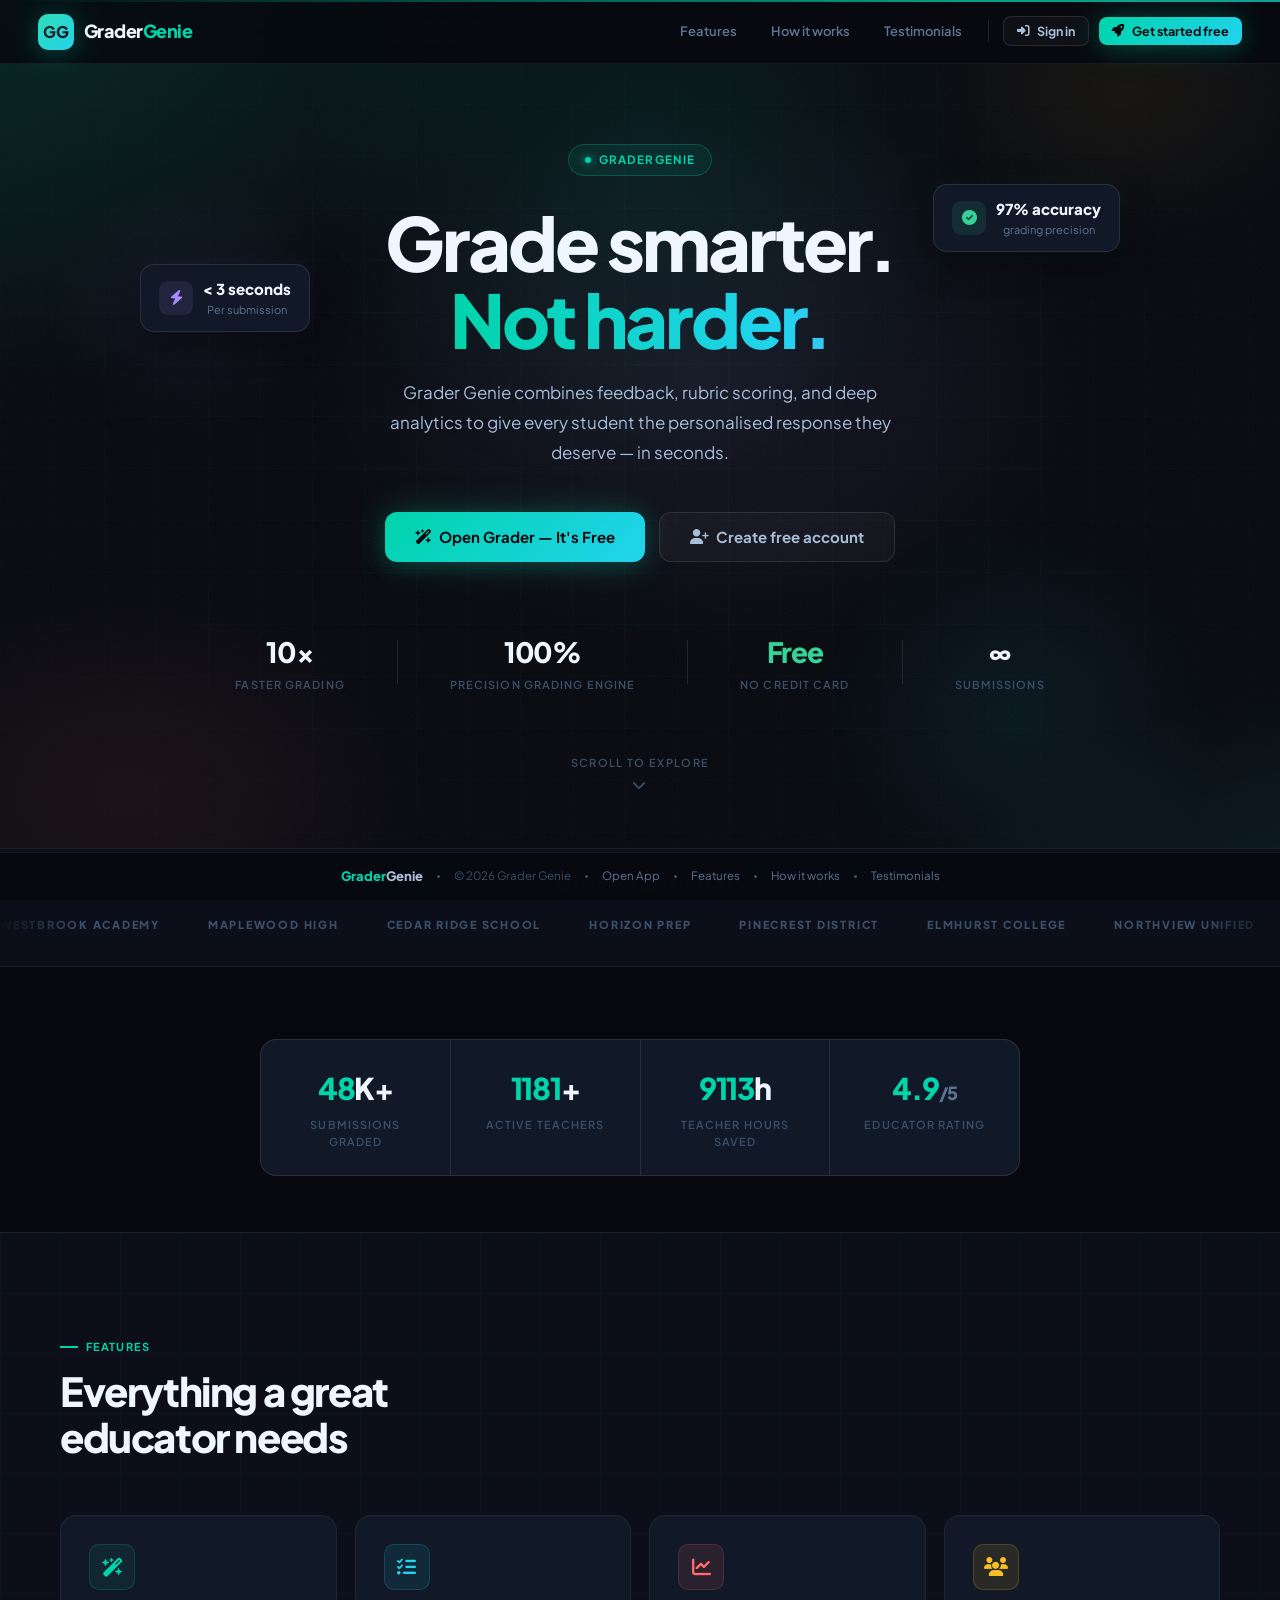
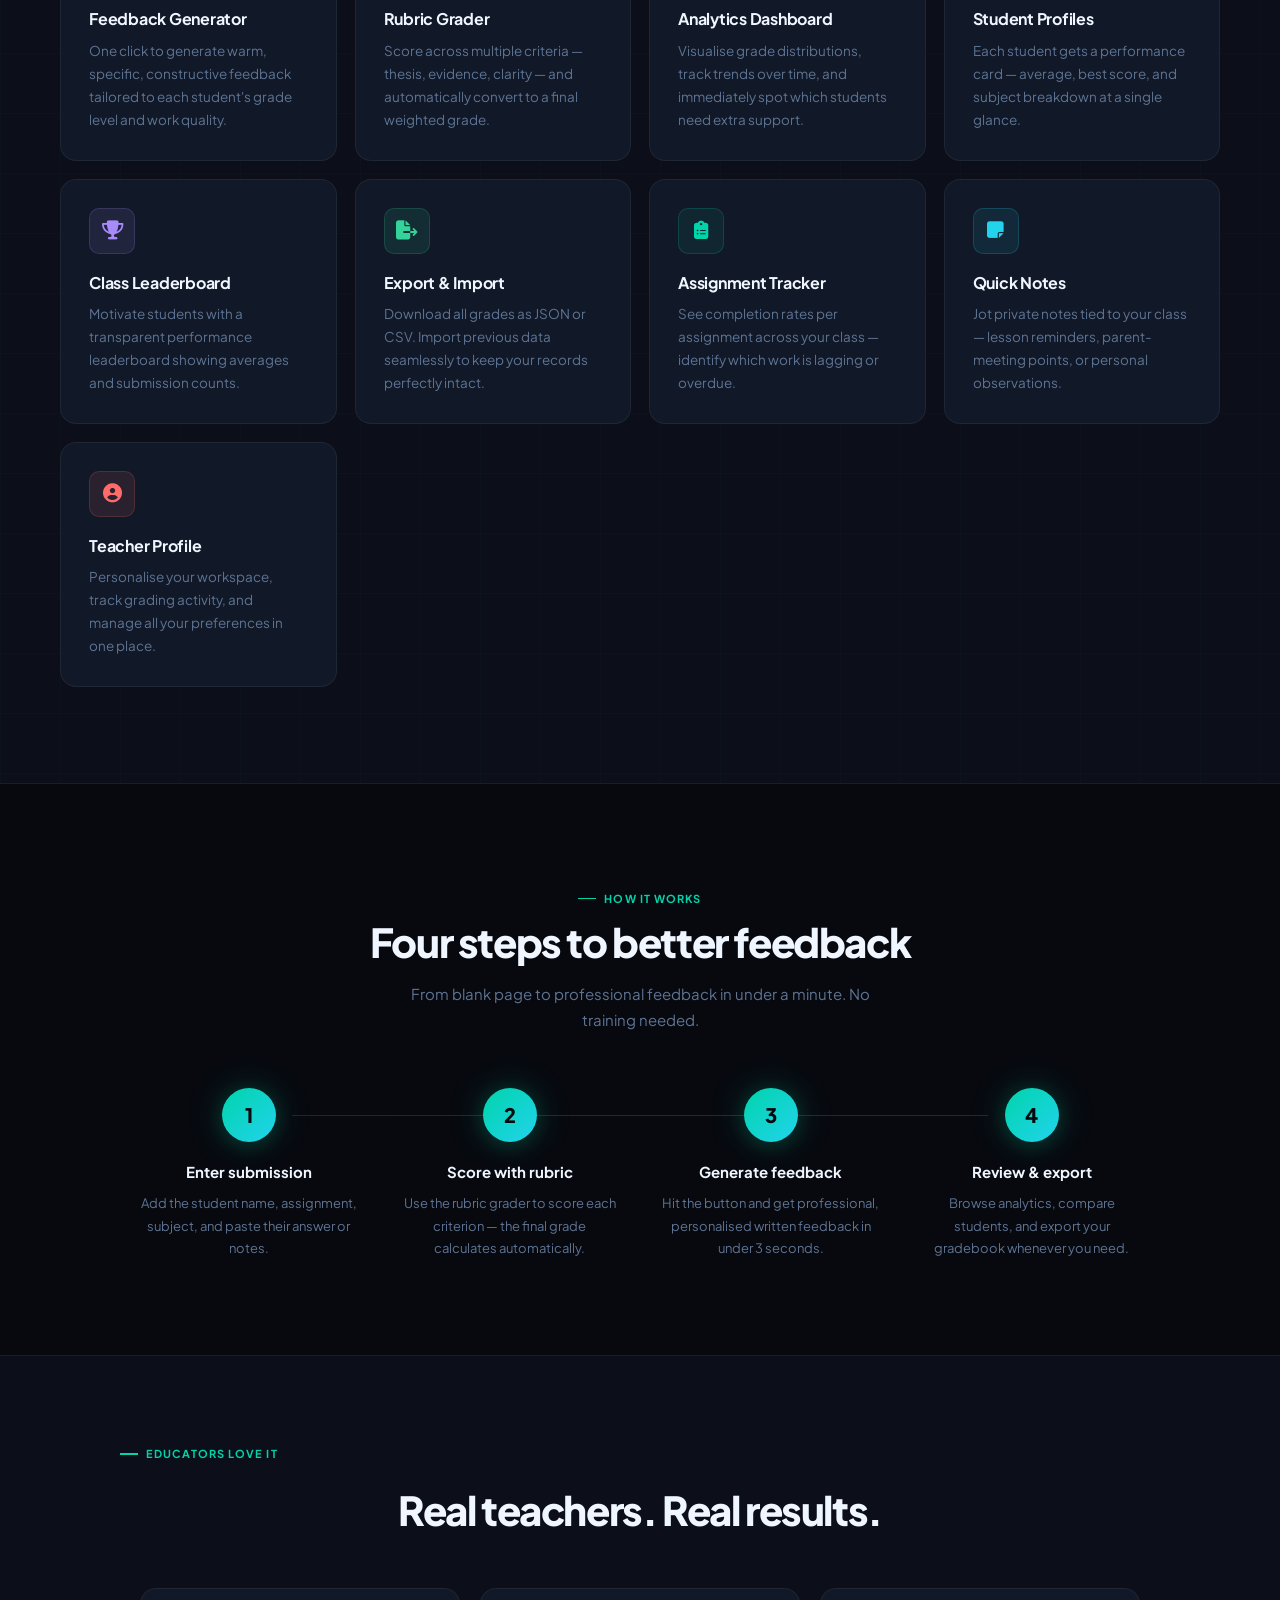
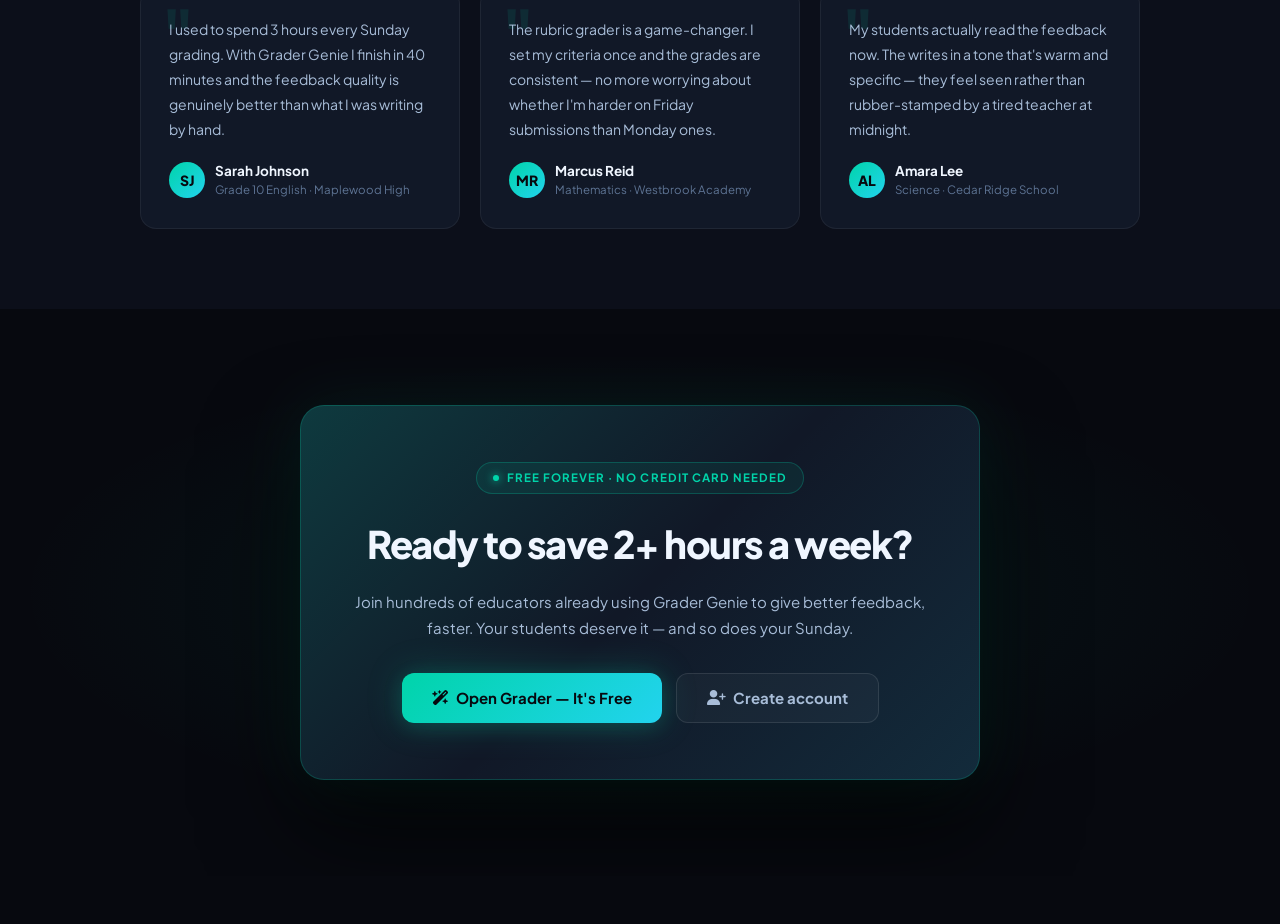
==== commit b3e3a7ab: "Update index.html" ====
--- a/index.html
+++ b/index.html
@@ -3,7 +3,7 @@
 <head>
 <meta charset="UTF-8">
 <meta name="viewport" content="width=device-width,initial-scale=1.0">
-<title>Grader Genie — AI-Powered Homework Grading</title>
+<title>Grader Genie — Homework Grading</title>
 <link rel="stylesheet" href="styles.css">
 <link rel="stylesheet" href="https://cdnjs.cloudflare.com/ajax/libs/font-awesome/6.5.0/css/all.min.css">
 <style>
@@ -195,7 +195,7 @@
     <div class="hb-icon" style="background:var(--gp);color:var(--green)"><i class="fas fa-circle-check"></i></div>
     <div>
       <div class="hb-val">97% accuracy</div>
-      <div class="hb-sub">AI grading precision</div>
+      <div class="hb-sub">grading precision</div>
     </div>
   </div>
   <div class="hero-badge2">
@@ -208,7 +208,7 @@
 
   <div class="h-pill">
     <div class="live-dot"></div>
-    Powered by AI · Now in Beta
+    GraderGenie
   </div>
 
   <h1 class="h-title">
@@ -217,7 +217,7 @@
   </h1>
 
   <p class="h-desc">
-    Grader Genie combines AI-generated feedback, rubric scoring, and deep analytics to give every student the personalised response they deserve — in seconds.
+    Grader Genie combines feedback, rubric scoring, and deep analytics to give every student the personalised response they deserve — in seconds.
   </p>
 
   <div class="h-cta">
@@ -238,7 +238,7 @@
     <div class="stat-div"></div>
     <div style="text-align:center">
       <div class="stat-num">100%</div>
-      <div class="stat-lbl">AI-Powered</div>
+      <div class="stat-lbl">Precision Grading Engine</div>
     </div>
     <div class="stat-div"></div>
     <div style="text-align:center">
@@ -318,7 +318,7 @@
 
       <div class="feat-card rv">
         <div class="feat-ico fi-t"><i class="fas fa-wand-magic-sparkles"></i></div>
-        <h3>AI Feedback Generator</h3>
+        <h3>Feedback Generator</h3>
         <p>One click to generate warm, specific, constructive feedback tailored to each student's grade level and work quality.</p>
       </div>
 
@@ -395,8 +395,8 @@
       </div>
       <div class="step-item rv">
         <div class="step-num">3</div>
-        <h4>Generate AI feedback</h4>
-        <p>Hit the AI button and get professional, personalised written feedback in under 3 seconds.</p>
+        <h4>Generate feedback</h4>
+        <p>Hit the button and get professional, personalised written feedback in under 3 seconds.</p>
       </div>
       <div class="step-item rv">
         <div class="step-num">4</div>
@@ -436,7 +436,7 @@
         </div>
       </div>
       <div class="test-card rv">
-        <p class="test-txt">My students actually read the feedback now. The AI writes in a tone that's warm and specific — they feel seen rather than rubber-stamped by a tired teacher at midnight.</p>
+        <p class="test-txt">My students actually read the feedback now. The writes in a tone that's warm and specific — they feel seen rather than rubber-stamped by a tired teacher at midnight.</p>
         <div class="test-author">
           <div class="test-ava">AL</div>
           <div>
@@ -637,4 +637,4 @@
 });
 </script>
 </body>
-</html>+</html>
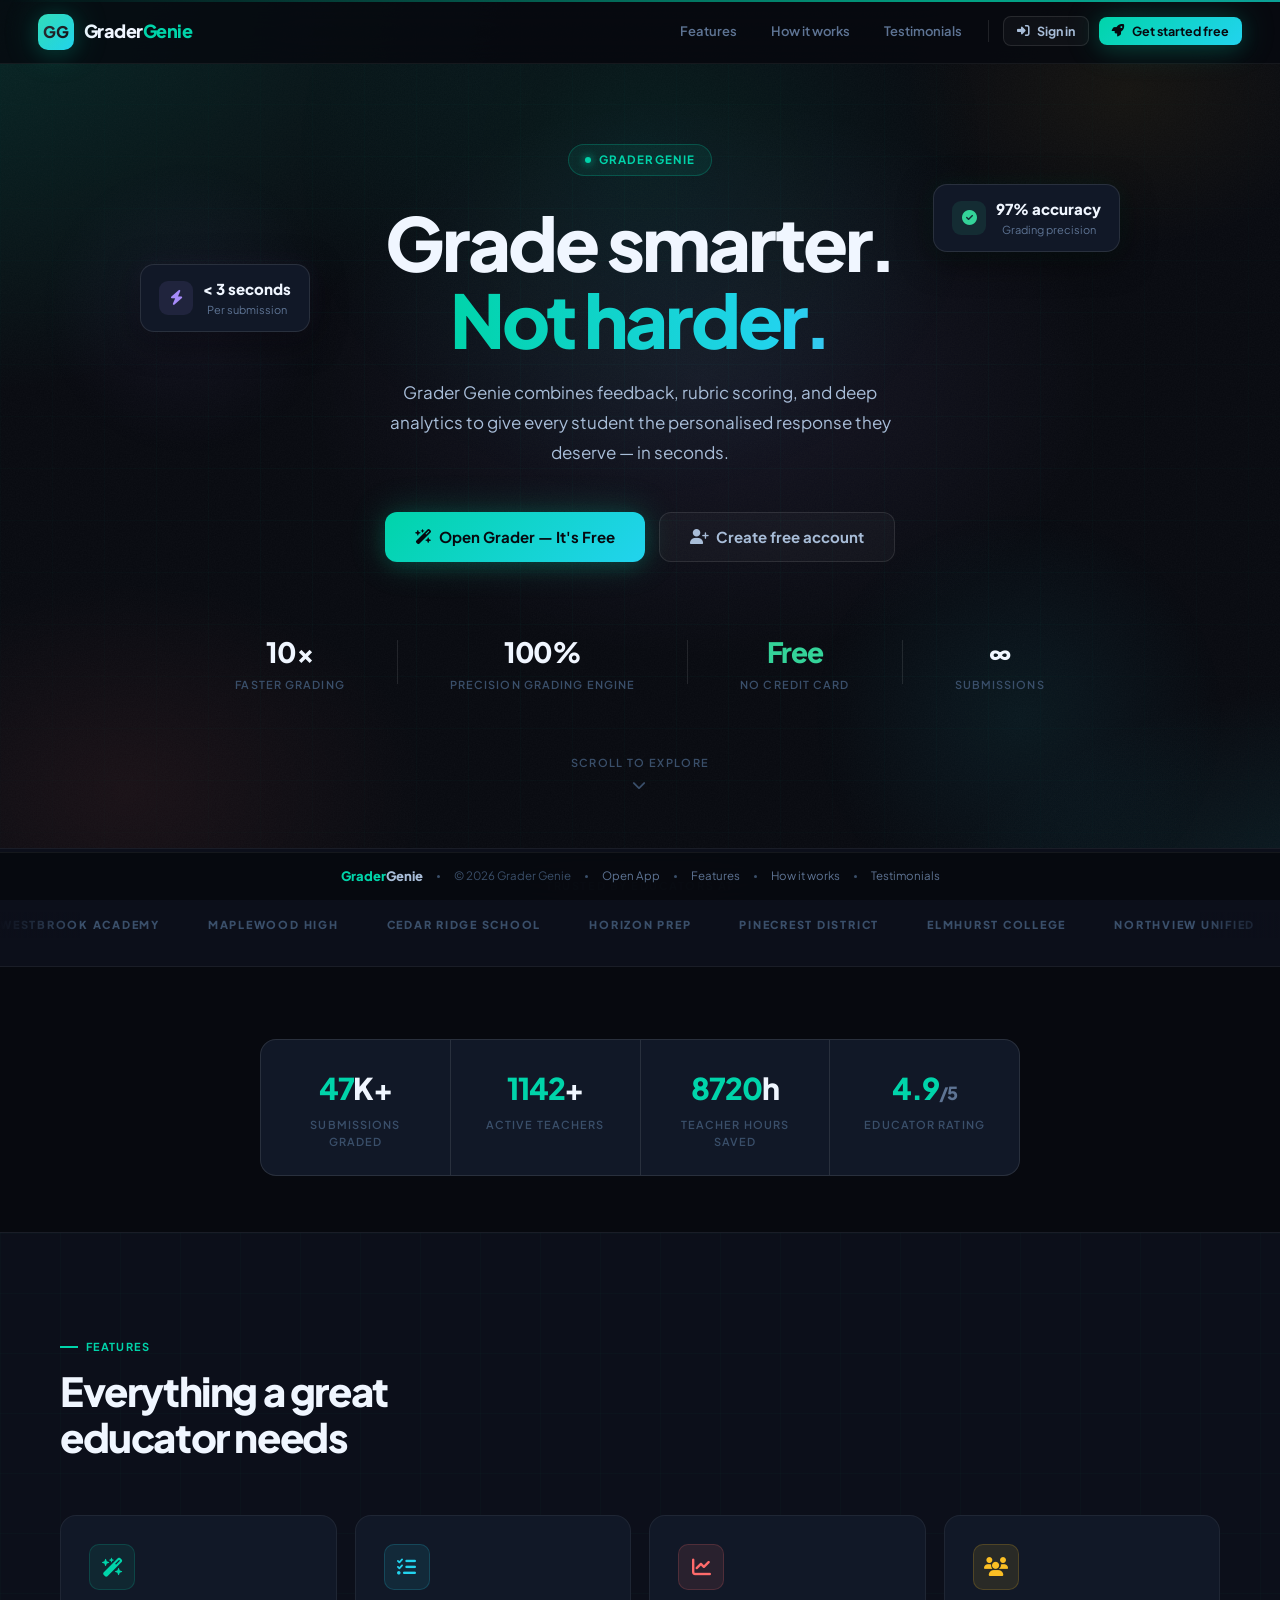
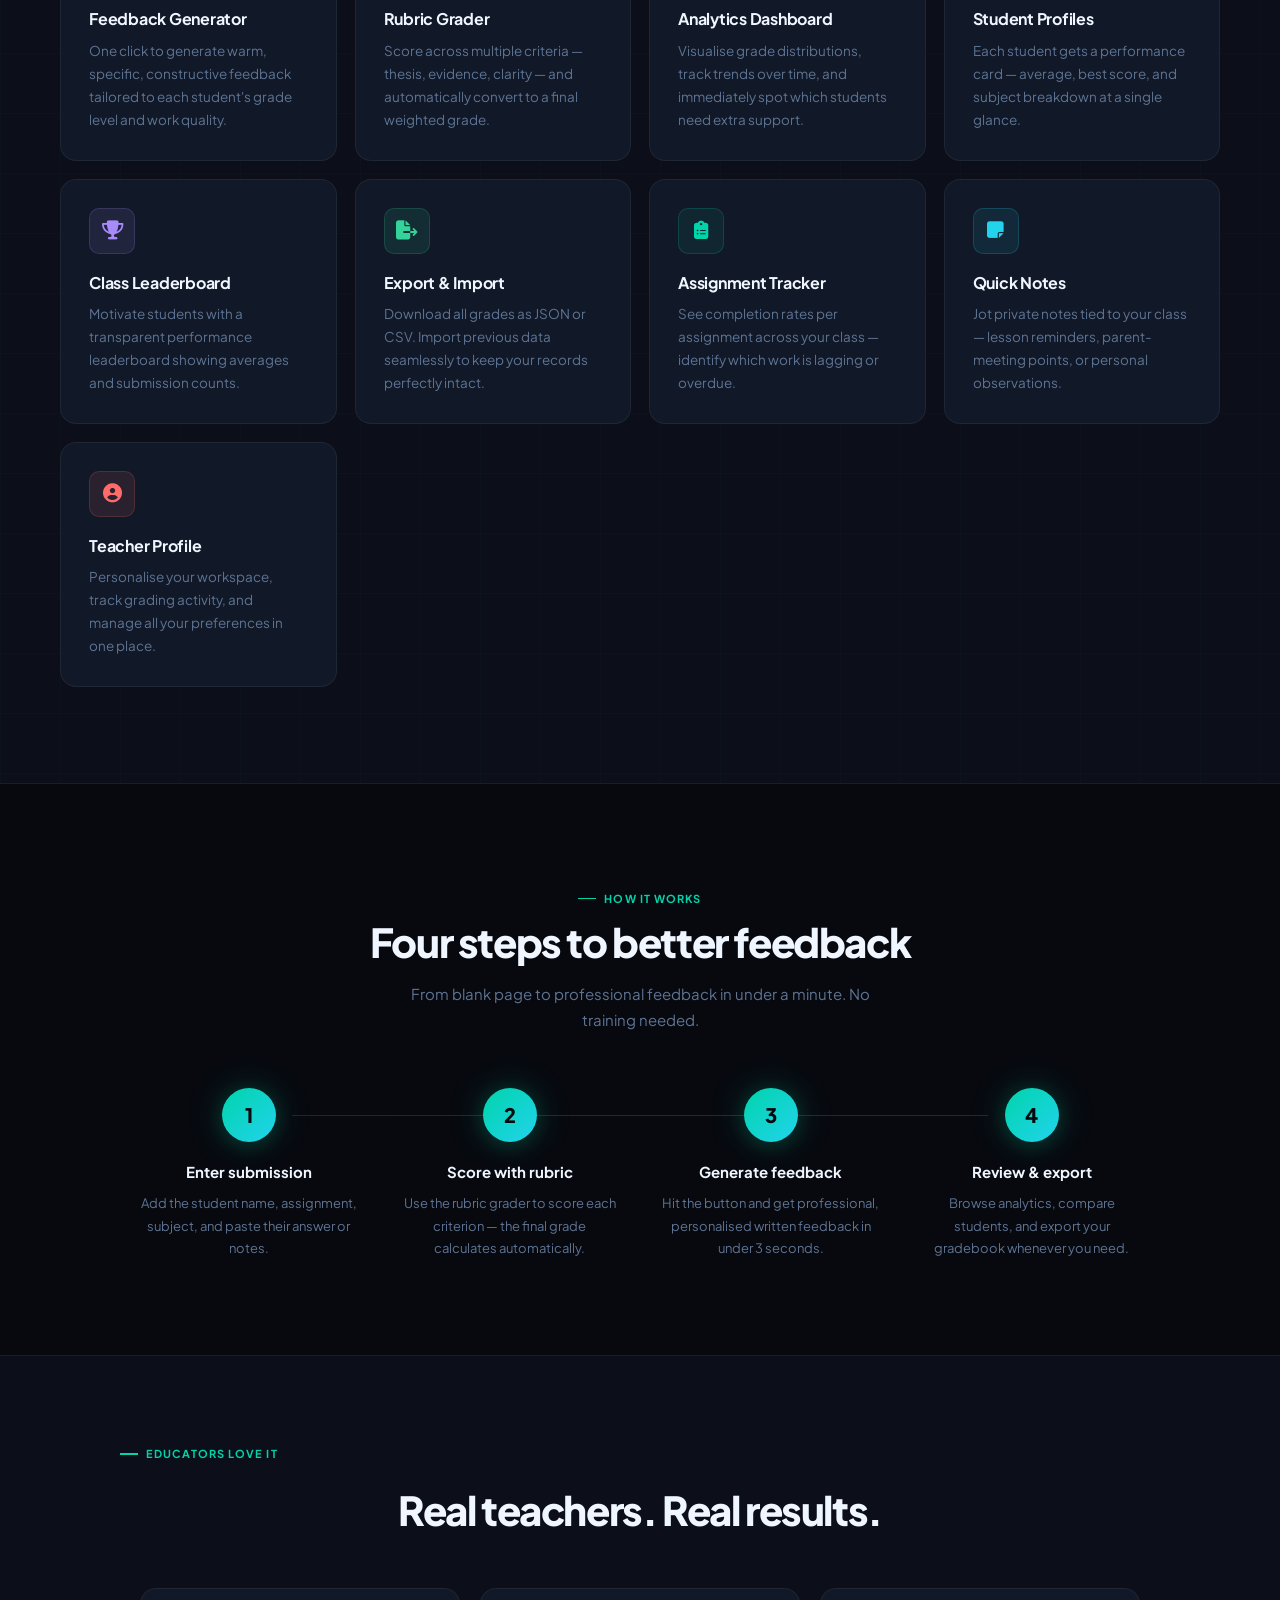
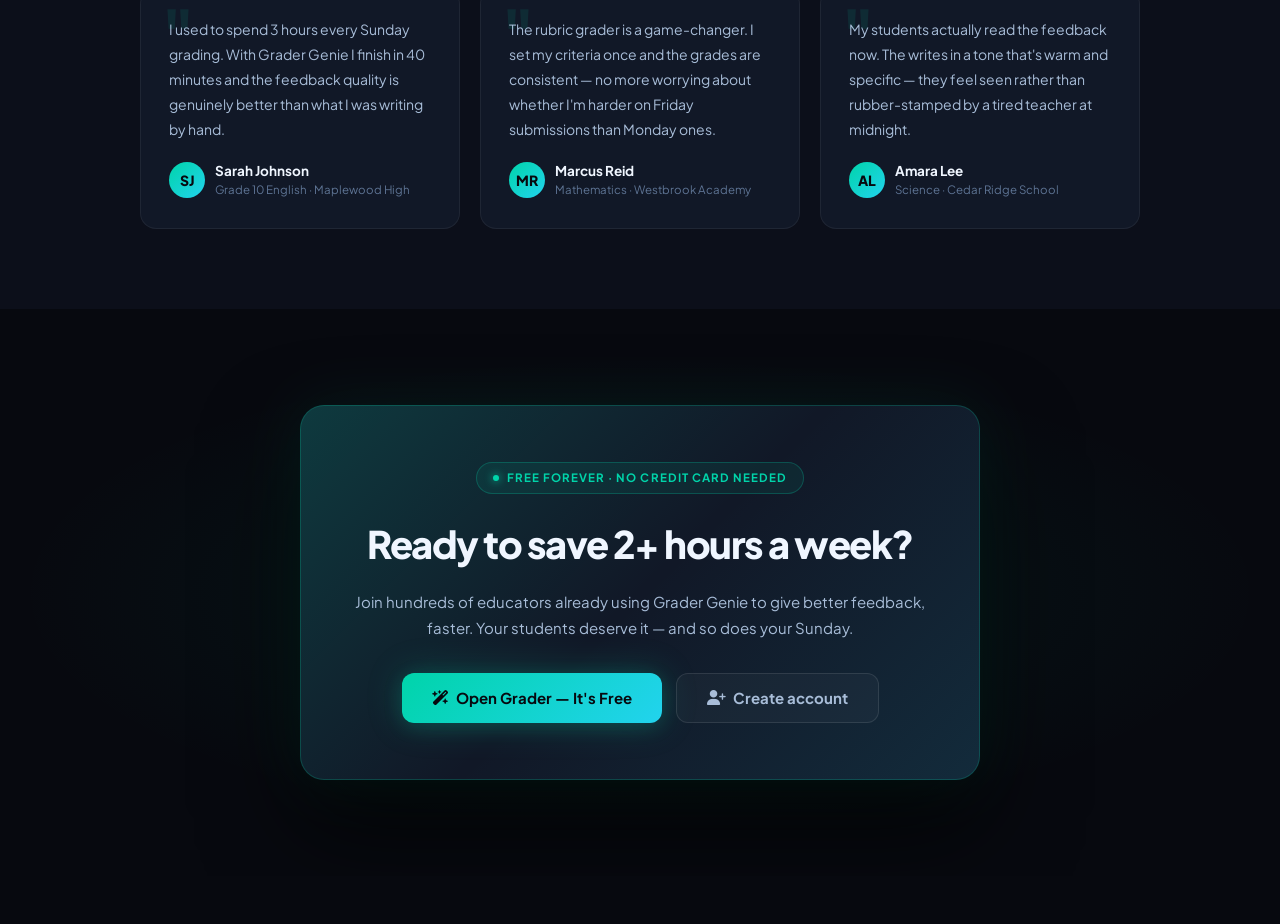
==== commit 9c9e01bd: "Fix capitalization in grading precision text" ====
--- a/index.html
+++ b/index.html
@@ -195,7 +195,7 @@
     <div class="hb-icon" style="background:var(--gp);color:var(--green)"><i class="fas fa-circle-check"></i></div>
     <div>
       <div class="hb-val">97% accuracy</div>
-      <div class="hb-sub">grading precision</div>
+      <div class="hb-sub">Grading precision</div>
     </div>
   </div>
   <div class="hero-badge2">
